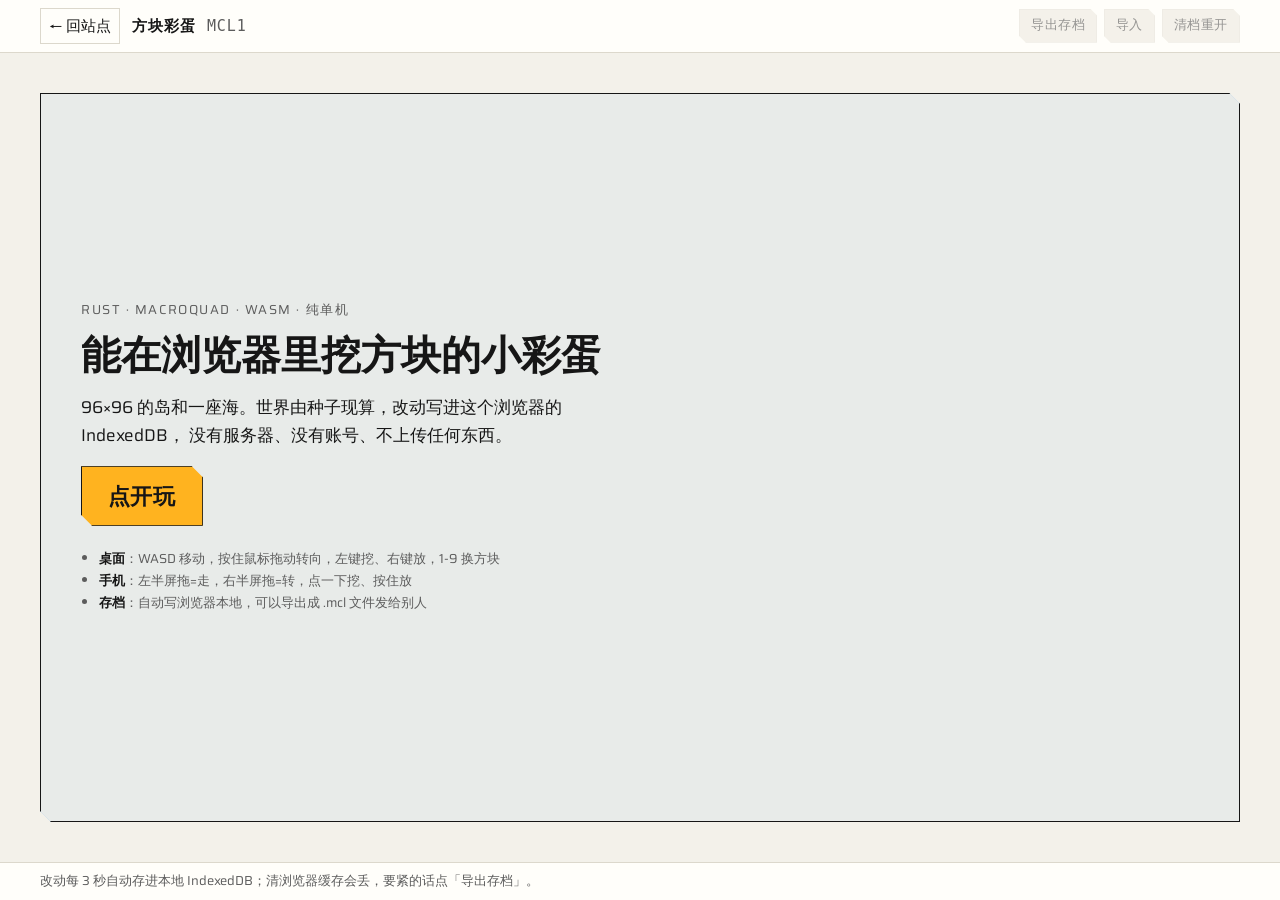
==== static/game/index.html @ cbe6e389 "彩蛋：门面上写真实失败原因（手机端唯一的线索）、按钮改「刷新重试」、判死延时到 12 秒且不被站点脚本误杀；补掉 macroquad 胶水 quad_net 缺 var 的 ReferenceErro" ====
<!doctype html>
<!-- 方块彩蛋的独立页。构建脚本把 wasm 和这份 HTML 一起拷进 static/game/，
     于是 /game/ 就是一个自足的小页面，样式直接借用站点的 endfield.css。 -->
<html lang="zh-CN" data-ef-variant="site">
  <head>
    <meta charset="utf-8" />
    <link rel="canonical" href="/game/" />
  <meta name="viewport" content="width=device-width, initial-scale=1, viewport-fit=cover" />
    <title>方块彩蛋 · SuYzz</title>
    <meta name="description" content="Rust 写的浏览器单机方块小游戏：96×96 的岛，存档在你自己的浏览器里。" />
    <meta name="robots" content="index,follow" />
    <link rel="preload" as="font" crossorigin href="/assets/Saira.ttf" />
    <script>try{var t=localStorage.getItem('theme');if(t==='light'||t==='dark')document.documentElement.dataset.theme=t;}catch(e){}</script>
    <script src="/assets/variant.js"></script>
    <link rel="stylesheet" href="/assets/endfield.css" />
    <link rel="stylesheet" href="/assets/site.css" />
    <link rel="stylesheet" href="./game.css" />
    <link rel="icon" type="image/svg+xml" href="/assets/favicon.svg" />
  </head>
  <body class="ef game-body">
    <header class="g-top">
      <a class="g-back" href="/">← 回站点</a>
      <div class="g-title">方块彩蛋 <b>MCL1</b></div>
      <div class="g-tools">
        <button id="btn-export" class="g-btn" type="button" disabled>导出存档</button>
        <button id="btn-import" class="g-btn" type="button" disabled>导入</button>
        <button id="btn-reset" class="g-btn" type="button" disabled>清档重开</button>
        <input id="file-import" type="file" accept=".mcl,.bin,.dat" hidden />
      </div>
    </header>

    <main class="g-stage">
      <div class="g-frame">
        <!-- miniquad 的胶水脚本在加载时就会找 #glcanvas，所以 canvas 必须写在它前面 -->
        <canvas id="glcanvas" oncontextmenu="event.preventDefault()" tabindex="-1"></canvas>

        <!-- HUD 全在 DOM 里：中文字体清晰、零额外字体体积，canvas 只画方块 -->
        <div class="g-hud" id="hud" hidden>
          <div class="g-hud-line">
            <span class="g-slot"><b id="hud-slot">1</b><span id="hud-block">草方块</span></span>
            <span class="g-kv"><i>模式</i><b id="hud-mode">走</b></span>
            <span class="g-kv"><i>时刻</i><b id="hud-clock">--:--</b></span>
            <span class="g-kv"><i>改动</i><b id="hud-changed">0</b></span>
            <span class="g-kv"><i>帧</i><b id="hud-fps">--</b></span>
            <span class="g-kv g-save"><i>存档</i><b id="hud-save">读取中</b></span>
          </div>
          <div class="g-hint" id="hint-desktop">
            WASD 移动 · 按住拖动转向 · 左键挖 · 右键放 · 1-9 换方块 · F 飞行 · Shift 加速 · 空格 跳
          </div>
          <div class="g-hint" id="hint-touch" hidden>
            左半屏拖=走 · 右半屏拖=转 · 点一下=挖 · 按住=放 · 双击=飞行
          </div>
        </div>

        <div class="g-cross" id="cross" hidden></div>

        <div class="g-gate" id="gate">
          <div class="g-gate-in">
            <p class="g-kicker">Rust · macroquad · wasm · 纯单机</p>
            <h1 class="g-h1">能在浏览器里挖方块的小彩蛋</h1>
            <p class="g-note">
              96×96 的岛和一座海。世界由种子现算，改动写进这个浏览器的 IndexedDB，
              没有服务器、没有账号、不上传任何东西。
            </p>
            <button id="btn-play" class="g-play" type="button">点开玩</button>
            <div class="g-load" id="load" hidden>
              <div class="g-bar"><i id="bar-fill"></i></div>
              <div class="g-loadline">
                <span id="load-bytes">0 / ? KB</span>
                <span id="load-state">正在下载 wasm</span>
              </div>
            </div>
            <p class="g-fallback" id="fallback" hidden>
              这一版在当前这个浏览器里没跑起来。下面那行原因请截图发我，我这边看不见你的手机。
              实现过程还是能看的：<a href="/p-2026-11-14-博客是怎么搭起来的.html">博客是怎么搭起来的</a>
            </p>
            <!-- 真跑不起来时把具体原因写在这里：手机上出问题只能靠这一行字截图回来问 -->
            <p class="g-why" id="fallback-why" hidden></p>
            <ul class="g-keys">
              <li><b>桌面</b>：WASD 移动，按住鼠标拖动转向，左键挖、右键放，1-9 换方块</li>
              <li><b>手机</b>：左半屏拖=走，右半屏拖=转，点一下挖、按住放</li>
              <li><b>存档</b>：自动写浏览器本地，可以导出成 .mcl 文件发给别人</li>
            </ul>
          </div>
        </div>
      </div>
    </main>

    <footer class="g-foot">
      <span id="foot-note">改动每 3 秒自动存进本地 IndexedDB；清浏览器缓存会丢，要紧的话点「导出存档」。</span>
    </footer>

    <noscript>
      <p class="g-noscript">这个彩蛋需要 JavaScript 和 WebAssembly。浏览器设置里关掉脚本就只剩这句话了。</p>
    </noscript>

    <script>
      // 这一页「出错了怎么办」的中枢。语法必须比全站其它 JS 都老（不用箭头函数、const、
      // 模板字符串、可选链）——它的活儿恰恰是在老内核上报告「哪里不对」。
      // 三条规矩：
      //   1) 站点自己的配色小脚本（variant.js 之类）出错，不该把彩蛋判死；
      //   2) 判死也得写清原因（挂在 #fallback-why 上）：用户手机上出问题我看不见，只能靠这行字；
      //   3) 用户还没点「点开玩」之前，别冒出「你这浏览器跑不了 wasm」这种吓人的话。
      window.__MCL_BOOTED = false;
      window.__MCL_ERR = '';
      window.__MCL_RES = '';

      function mclIsGameFile(file) {
        // 只有这几样的错才算彩蛋自己的错：胶水、加载器、以及 wasm 运行时（blob: 开头的报错）。
        // 站点脚本（variant.js）、字体、css 的错不算，它们挂了彩蛋照样能玩。
        return /mq_js_bundle|loader\.js|^blob:/i.test(String(file || ''));
      }

      function mclNote(where, text) {
        if (!window[where]) window[where] = text;
      }

      function mclFatal(reason) {
        var f = document.getElementById('fallback');
        var w = document.getElementById('fallback-why');
        var b = document.getElementById('btn-play');
        if (f) f.hidden = false;
        if (w) {
          w.hidden = false;
          w.textContent = '原因：' + reason + (window.__MCL_RES ? '｜另外 ' + window.__MCL_RES : '');
        }
        // 加载器压根没跑起来才需要换成「刷新重试」；跑起来了就别把按钮搞没。
        if (b && !window.__MCL_LOADER_RAN) {
          b.style.display = '';
          b.disabled = false;
          b.textContent = '刷新重试';
          b.onclick = function () { location.reload(); };
        }
      }

      // 出错先记账，不当场判死：wasm 编译本来就要好几秒，而且上游胶水自己就会冒一条
      // 无害的 ReferenceError（build-wasm.sh 已经在补它），当场判死会把好的运行误杀。
      window.addEventListener('error', function (e) {
        var file = (e && e.filename) || '';
        var msg = String((e && e.message) || e || '未知错误');
        mclNote('__MCL_ERR', msg + (file ? ' @' + file.split('/').pop() + ':' + ((e && e.lineno) || '?') : ''));
        if (!window.__MCL_BOOTED && mclIsGameFile(file)) window.__MCL_PENDING = window.__MCL_ERR;
      });

      // 资源类错误（字体、css、wasm 文件没拿到）只在捕获阶段看得见：记下来当线索，不判死。
      window.addEventListener('error', function (e) {
        var t = e && e.target;
        if (t && t !== window) {
          mclNote('__MCL_RES', (t.tagName || '元素') + ' ' + (t.src || t.href || '') + ' 没加载上');
        }
      }, true);

      window.addEventListener('unhandledrejection', function (e) {
        var r = e && e.reason;
        mclNote('__MCL_ERR', 'Promise 里没接住的错：' + String((r && r.message) || r));
      });

      function mclCheck(deadline) {
        if (window.__MCL_BOOTED) return;
        // 模块脚本压根没执行过 = 内核不认 <script type="module"> 或脚本被拦，这才该判死。
        // 执行过但人还没点「点开玩」：什么都没发生，别吓他。
        if (!window.__MCL_LOADER_RAN) {
          mclFatal(window.__MCL_ERR ||
            'loader.js 这个模块脚本没执行：内核太旧（不支持 type="module"）或者脚本被拦了');
          return;
        }
        // 跑起来了、12 秒还没就绪、期间又报过彩蛋自己的错：这时才判死。
        // wasm 编译在旧手机上可能要十几秒，所以这条线拉得比 2.5 秒宽得多。
        if (deadline >= 12000 && window.__MCL_PENDING) mclFatal(window.__MCL_PENDING);
      }

      setTimeout(function () { mclCheck(2500); }, 2500);
      setTimeout(function () { mclCheck(12000); }, 12000);
    </script>
    <!-- macroquad 的 WebGL 胶水 + 插件注册入口。构建脚本从当期 macroquad 版本里拷过来，
         和 wasm 必须同一版本，否则胶水会报 "Version mismatch"。 -->
    <script src="./mq_js_bundle.js"></script>
    <script type="module" src="./loader.js"></script>
  </body>
</html>
---- assets/endfield.css ----
/* ==========================================================================
   endfield.css: an "Endfield-flavoured" interface kit
   --------------------------------------------------------------------------
   Framework-free. Every class starts with ef- so it can sit beside anything.
   Light by default; dark with <html data-theme="dark">, or follows the system
   when <html> has no data-theme at all.

   Read ../SKILL.md first. In short:
     - paper, ink and one yellow; yellow means "here" or "you can act on this"
     - cut corners on whatever can be pressed; hairlines, not boxes
     - real fields (numbers, dates, counts) in the wide face, tabular figures
     - motion is short, hard and mechanical, and switches off under
       prefers-reduced-motion

   Fonts are not loaded here. Self-host them (see references/tokens.md):
     a wide geometric sans for Latin and figures (Saira, variable width and
     weight) and a heavy-capable Chinese sans (Noto Sans SC / 思源黑体).
   ========================================================================== */

/* ---------- 1. tokens ---------- */

:root {
  --ef-paper: #f4f4f2; /* the page */
  --ef-panel: #ffffff; /* sheets, plates, inputs */
  --ef-ink: #161616; /* text and every line that matters */
  --ef-ink-2: #5c5c5c; /* secondary text, field labels */
  --ef-rule: #d9d9d6; /* 1px hairlines */
  --ef-chip: #e4e4e0; /* quiet fills: chips, idle buttons */
  --ef-signal: #fffa00; /* THE yellow: "here" / "act on this" / "look at this" */
  --ef-on-signal: #161616; /* text on yellow, in both themes */
  --ef-trace: var(--ef-ink); /* a line that means "here": ink by day, yellow by night */
  --ef-tag-bg: var(--ef-ink); /* number tags */
  --ef-tag-fg: var(--ef-panel);
  --ef-danger: #b3261e; /* deleting things. Nothing else. */
  --ef-tri-a: #ff00f0; /* the three-colour strip: magenta, yellow, mint */
  --ef-tri-b: var(--ef-signal);
  --ef-tri-c: #00ffa2;
  --ef-mark: color-mix(in srgb, var(--ef-signal) 55%, transparent); /* highlighter */
  --ef-contour: color-mix(in srgb, var(--ef-ink) 9%, transparent);
  --ef-hatch: repeating-linear-gradient(-45deg, transparent 0 5px, color-mix(in srgb, var(--ef-ink) 22%, transparent) 5px 6.5px);

  /* type. Endfield pairs a wide, geometric Latin face (labels, figures, often
     upper case) with a plain Chinese sans in several weights. Saira stands in
     for the Latin side: its width axis goes up to 125%. */
  --ef-font-ui: 'Saira Variable', 'Saira', 'Noto Sans SC Variable', 'Noto Sans SC', sans-serif;
  /* what people read: the same Chinese sans, lighter and with more leading */
  --ef-font-text: 'Noto Sans SC Variable', 'Noto Sans SC', sans-serif;
  /* code only */
  --ef-font-mono: ui-monospace, 'SFMono-Regular', 'Cascadia Code', Consolas, monospace;
  /* how wide the Latin face is set: fields a little wide, labels and the
     wordmark fully wide, like the official site's wide capitals */
  --ef-wide: 112%;
  --ef-wider: 125%;

  --ef-t-h1: 2.5rem;
  --ef-t-title: 1.875rem;
  --ef-t-h2: 1.375rem;
  --ef-t-body: 1.0625rem;
  --ef-t-ui: 0.9375rem;
  --ef-t-field: 0.8125rem;

  --ef-measure: 40rem; /* a reading line, about 38 Chinese characters */
  --ef-pad: clamp(1rem, 4vw, 2.5rem);
  --ef-cut-k: 1; /* every corner cut scales with this (variant: tight 0.6, wide 1.6) */
  --ef-cut: calc(7px * var(--ef-cut-k)); /* the corner cut off small entrances */

  --ef-ease: cubic-bezier(0.2, 0.7, 0.1, 1);
  --ef-snap: cubic-bezier(0.16, 1, 0.3, 1); /* arrives fast, settles */
  --ef-mech: cubic-bezier(0.7, 0, 0.2, 1); /* starts slow, closes hard, like a shutter */

  color-scheme: light;
}

:root[data-theme='dark'] {
  --ef-paper: #191919;
  --ef-panel: #222222;
  --ef-ink: #ededed;
  --ef-ink-2: #a3a3a3;
  --ef-rule: #353535;
  --ef-chip: #2e2e2e;
  --ef-trace: var(--ef-signal);
  --ef-tag-bg: #3a3a3a;
  --ef-tag-fg: var(--ef-ink);
  --ef-danger: #ff8a7a;
  --ef-mark: color-mix(in srgb, var(--ef-signal) 22%, transparent);
  color-scheme: dark;
}

@media (prefers-color-scheme: dark) {
  :root:not([data-theme]) {
    --ef-paper: #191919;
    --ef-panel: #222222;
    --ef-ink: #ededed;
    --ef-ink-2: #a3a3a3;
    --ef-rule: #353535;
    --ef-chip: #2e2e2e;
    --ef-trace: var(--ef-signal);
    --ef-tag-bg: #3a3a3a;
    --ef-tag-fg: var(--ef-ink);
    --ef-danger: #ff8a7a;
    --ef-mark: color-mix(in srgb, var(--ef-signal) 22%, transparent);
    color-scheme: dark;
  }
}

/* ---------- 2. base ---------- */

.ef,
.ef *,
.ef *::before,
.ef *::after {
  box-sizing: border-box;
}

.ef {
  margin: 0;
  min-height: 100dvh;
  background: var(--ef-paper);
  color: var(--ef-ink);
  font-family: var(--ef-font-ui);
  font-size: var(--ef-t-ui);
  line-height: 1.6;
  -webkit-font-smoothing: antialiased;
  overflow-x: clip;
}

.ef a {
  color: inherit;
  text-decoration: none;
}

.ef :is(a, button, summary, label[for]) {
  cursor: pointer;
}

.ef ::selection {
  background: var(--ef-signal);
  color: var(--ef-on-signal);
}

.ef :focus-visible {
  outline: 2px solid currentColor;
  outline-offset: 2px;
}

.ef :is(h1, h2, h3, h4) {
  line-height: 1.35;
  text-wrap: balance;
}

/* Reading text: plain sans, regular weight, generous leading. */
.ef-read {
  font-family: var(--ef-font-text);
  font-weight: 400;
}

/* Two faint patches of open, flowing contour lines: upper right, lower left.
   Put .ef-contours on <body> and keep the two SVGs next to this file. */
.ef-contours::before {
  content: '';
  position: fixed;
  inset: 0;
  z-index: -1;
  pointer-events: none;
  background: var(--ef-contour);
  -webkit-mask:
    url('./contours/contour-a.svg') right -9rem top -7rem / 52rem auto no-repeat,
    url('./contours/contour-b.svg') left -6rem bottom -14rem / 40rem auto no-repeat;
  mask:
    url('./contours/contour-a.svg') right -9rem top -7rem / 52rem auto no-repeat,
    url('./contours/contour-b.svg') left -6rem bottom -14rem / 40rem auto no-repeat;
}

@media (max-width: 719px) {
  .ef-contours::before {
    -webkit-mask: url('./contours/contour-a.svg') right -12rem top -4rem / 34rem auto no-repeat;
    mask: url('./contours/contour-a.svg') right -12rem top -4rem / 34rem auto no-repeat;
  }
}

/* ---------- 3. marks that carry meaning ---------- */

/* The three-colour strip: the top edge of a page, or under an article title. Nowhere else. */
.ef-tri {
  display: grid;
  grid-template-columns: repeat(3, 1fr);
  height: 3px;
}
.ef-tri > i:nth-child(1) {
  background: var(--ef-tri-a);
}
.ef-tri > i:nth-child(2) {
  background: var(--ef-tri-b);
}
.ef-tri > i:nth-child(3) {
  background: var(--ef-tri-c);
}

/* A field of a record: number, date, count, path. Wide, geometric, tabular. */
.ef-field {
  font-family: var(--ef-font-ui);
  font-size: var(--ef-t-field);
  font-stretch: var(--ef-wide);
  line-height: 1.5;
  letter-spacing: 0.02em;
  color: var(--ef-ink-2);
  font-variant-numeric: tabular-nums;
}

/* A small, wide, upper-case label above or beside a heading: "// OVERVIEW".
   Add .slash for the double-slash prefix the game puts on titles. */
.ef-eyebrow {
  font-family: var(--ef-font-ui);
  font-size: 0.7rem;
  font-stretch: var(--ef-wider);
  font-weight: 600;
  letter-spacing: 0.14em;
  line-height: 1.4;
  text-transform: uppercase;
  color: var(--ef-ink-2);
}
.ef-eyebrow.slash::before {
  content: '// ';
  letter-spacing: 0;
}

/* English small and wide above, Chinese heavy below: LORE / 世界观资料. */
.ef-pair {
  display: inline-flex;
  flex-direction: column;
  gap: 0.15rem;
  line-height: 1.15;
}
.ef-pair > :last-child {
  font-weight: 800;
}

/* Fields in a row, divided by hairlines; a wrapped line starts clean. */
.ef-facts {
  display: flex;
  flex-wrap: wrap;
  gap: 0.35rem 0;
  margin: 0;
  padding: 0;
  list-style: none;
  clip-path: inset(-6px -100vw -6px 0);
}
.ef-facts > * {
  margin: 0 calc(0.75rem + 1px) 0 calc(-0.75rem - 1px);
  padding: 0 0.75rem;
  border-left: 1px solid var(--ef-rule);
}

/* Small entrances with one corner cut: number tag, key/value block, chip.
   The cut is painted in the background so the focus ring stays whole. */
.ef-tag,
.ef-kv,
.ef-chip {
  --fill: var(--ef-chip);
  display: inline-flex;
  align-items: center;
  font-family: var(--ef-font-ui);
  font-size: var(--ef-t-field);
  font-stretch: var(--ef-wide);
  font-weight: 500;
  line-height: 1.5;
  white-space: nowrap;
  font-variant-numeric: tabular-nums;
  color: var(--ef-ink);
  background: linear-gradient(-45deg, transparent calc(var(--ef-cut) - 0.5px), var(--fill) var(--ef-cut));
  border: 0;
}

.ef-tag {
  --fill: var(--ef-tag-bg);
  /* the right padding grows with the cut, so the text keeps clear of it */
  padding: 0.1rem calc(0.45rem + var(--ef-cut)) 0.1rem 0.5rem;
  color: var(--ef-tag-fg);
}

.ef-chip {
  gap: 0.35em;
  padding: 0.15rem calc(0.5rem + var(--ef-cut)) 0.15rem 0.55rem;
}

.ef-chip .n {
  color: var(--ef-ink-2);
}

.ef-kv > * {
  padding: 0.1rem 0.5rem;
}
.ef-kv > :first-child {
  color: var(--ef-ink-2);
  border-right: 1px solid color-mix(in srgb, var(--ef-ink) 16%, transparent);
}
.ef-kv > :last-child {
  padding-right: 0.8rem;
}

/* "Here", or "this one is on": the yellow fill. */
.ef-tag.is-current,
a.ef-tag:hover,
a.ef-kv:hover,
a.ef-chip:hover,
button.ef-chip:hover,
.ef-chip[aria-pressed='true'],
.ef-chip.is-active {
  --fill: var(--ef-signal);
  color: var(--ef-on-signal);
}
a.ef-kv:hover > :first-child,
.ef-chip.is-active .n,
.ef-chip[aria-pressed='true'] .n {
  color: var(--ef-on-signal);
}

/* A highlighter stroke under one line that says what this is. */
.ef-marker {
  padding: 0.1em 0.45em;
  background: linear-gradient(var(--ef-signal), var(--ef-signal)) left / 100% 100% no-repeat;
  color: var(--ef-on-signal);
  font-weight: 800;
  -webkit-box-decoration-break: clone;
  box-decoration-break: clone;
}

/* A state: live is solid ink, waiting is dashed, needs-a-look is a yellow block. */
.ef-state {
  display: inline-block;
  padding: 0 0.5em;
  border: 1px solid currentColor;
  font-family: var(--ef-font-ui);
  font-stretch: var(--ef-wide);
  font-size: 0.7rem;
  line-height: 1.6;
  white-space: nowrap;
  vertical-align: 0.15em;
}
.ef-state.is-draft {
  color: var(--ef-ink-2);
  border-style: dashed;
}
.ef-state.is-hidden {
  border-style: dashed;
}
.ef-state.is-alert {
  border-color: var(--ef-signal);
  background: var(--ef-signal);
  color: var(--ef-on-signal);
  font-weight: 700;
}

/* Something needs reading: a yellow flag before the words. Red is not used. */
.ef-notice {
  display: flex;
  align-items: baseline;
  gap: 0.6rem;
  margin: 0;
  padding: 0.6rem 0.8rem;
  border: 1px solid var(--ef-ink);
  background: var(--ef-panel);
}
.ef-notice::before {
  content: attr(data-flag);
  flex: none;
  padding: 0 0.4em;
  background: var(--ef-signal);
  color: var(--ef-on-signal);
  font-size: 0.75rem;
  font-weight: 700;
  line-height: 1.6;
}
.ef-notice:not([data-flag])::before {
  content: '注意';
}
.ef-notice:is([hidden], :empty) {
  display: none;
}

/* ---------- 4. buttons ---------- */

/* A block with one corner cut. Pointing at it drives yellow across from the
   left behind a bright edge. The cut is a mask, so the focus ring sits inside. */
.ef-btn {
  --fill: var(--ef-chip);
  --wipe: var(--ef-signal);
  position: relative;
  isolation: isolate;
  display: inline-flex;
  align-items: center;
  gap: 0.6em;
  padding: 0.55rem 1.5rem 0.55rem 1rem;
  border: 0;
  background: var(--fill);
  -webkit-mask: linear-gradient(-45deg, transparent calc(0.5rem * var(--ef-cut-k)), #000 calc(0.5rem * var(--ef-cut-k) + 0.5px));
  mask: linear-gradient(-45deg, transparent calc(0.5rem * var(--ef-cut-k)), #000 calc(0.5rem * var(--ef-cut-k) + 0.5px));
  color: var(--ef-ink);
  font-family: var(--ef-font-ui);
  font-size: 0.9rem;
  font-weight: 700;
  line-height: 1.4;
  white-space: nowrap;
  cursor: pointer;
  transition:
    color 0.12s 0.06s,
    transform 0.1s;
}
.ef-btn:focus-visible {
  outline-offset: -4px;
}
.ef-btn.go {
  --fill: var(--ef-ink);
  color: var(--ef-panel);
}
.ef-btn.small {
  padding: 0.3rem 1.1rem 0.3rem 0.75rem;
  font-size: 0.8rem;
}
.ef-btn.danger {
  --wipe: var(--ef-danger);
  color: var(--ef-danger);
}
.ef-btn .sub {
  font-weight: 400;
  opacity: 0.75;
}

.ef-btn::before,
.ef-btn::after {
  content: '';
  position: absolute;
  inset: 0;
  z-index: -1;
  transform: translateX(-101%);
  transition: transform 0.28s var(--ef-mech);
}
.ef-btn::before {
  background: var(--wipe);
}
.ef-btn::after {
  z-index: 0;
  background: linear-gradient(var(--ef-on-signal), var(--ef-on-signal)) left / 3px 100% no-repeat;
  opacity: 0;
}
.ef-btn:is(:hover, :focus-visible):not(:disabled),
:is(a, .ef-host):is(:hover, :focus-visible) span.ef-btn {
  color: var(--ef-on-signal);
}
.ef-btn.danger:is(:hover, :focus-visible):not(:disabled) {
  color: var(--ef-panel);
}
.ef-btn:is(:hover, :focus-visible):not(:disabled)::before,
:is(a, .ef-host):is(:hover, :focus-visible) span.ef-btn::before {
  transform: none;
}
.ef-btn:hover:not(:disabled)::after,
:is(a, .ef-host):hover span.ef-btn::after {
  animation: ef-edge 0.3s var(--ef-mech);
}
/* (a <span class="ef-btn"> inside a bigger link wipes when the link is pointed at) */
.ef-btn:active:not(:disabled) {
  transform: translateY(1px) scale(0.985);
}
/* Off: it cannot be pressed now. */
.ef-btn:disabled {
  opacity: 0.5;
  cursor: not-allowed;
}
/* Busy: pressed and still working (saving, sending). Hatched, and it waits. */
.ef-btn[aria-busy='true'] {
  background: var(--ef-hatch), var(--fill);
  cursor: progress;
  pointer-events: none;
}
/* Touch screens have no pointing, so "act on this" shows at rest: the main
   action is yellow, and pressing does the wipe that hovering does elsewhere. */
@media (hover: none) {
  .ef-btn.go {
    --fill: var(--ef-signal);
    --wipe: color-mix(in srgb, var(--ef-signal), #000 12%);
    color: var(--ef-on-signal);
  }
  .ef-btn:active:not(:disabled) {
    color: var(--ef-on-signal);
  }
  .ef-btn.danger:active:not(:disabled) {
    color: var(--ef-panel);
  }
  .ef-btn:active:not(:disabled)::before {
    transform: none;
    transition-duration: 0.1s;
  }
  /* 16px keeps iOS from zooming into a focused field */
  .ef-form :is(input, select, textarea) {
    font-size: 1rem;
  }
}

@keyframes ef-edge {
  0% {
    transform: none;
    opacity: 1;
  }
  90% {
    opacity: 1;
  }
  100% {
    transform: translateX(100%);
    opacity: 0;
  }
}

.ef-actions {
  display: flex;
  flex-wrap: wrap;
  gap: 0.6rem;
  margin: 0;
}

/* ---------- 5. lists ---------- */

/* Records: one row each, columns are real fields (tag, date, name, count).
   Pointing at a row drops a bar down its left edge and steps it in. */
.ef-records {
  margin: 0;
  padding: 0;
  list-style: none;
  border-top: 1px solid var(--ef-rule);
}
.ef-records > li {
  border-bottom: 1px solid var(--ef-rule);
}
.ef-records a.ef-record,
.ef-records .ef-record {
  position: relative;
  display: grid;
  grid-template-columns: auto auto minmax(0, 1fr) auto;
  gap: 0 1rem;
  align-items: baseline;
  padding: 0.7rem 0.6rem;
  transition: background-color 0.15s;
}
.ef-record::before {
  content: '';
  position: absolute;
  inset: 0 auto 0 0;
  width: 4px;
  background: var(--ef-trace);
  transform: scaleY(0);
  transform-origin: top;
  transition: transform 0.2s var(--ef-snap);
}
.ef-record > * {
  transition: transform 0.25s var(--ef-snap);
}
a.ef-record:is(:hover, :focus-visible) {
  background: var(--ef-paper);
}
a.ef-record:is(:hover, :focus-visible)::before {
  transform: none;
}
a.ef-record:is(:hover, :focus-visible) > * {
  transform: translateX(6px);
}
.ef-record .name {
  font-size: var(--ef-t-body);
  line-height: 1.5;
}
@media (max-width: 719px) {
  .ef-records .ef-record {
    grid-template-columns: auto minmax(0, 1fr) auto;
    row-gap: 0.25rem;
  }
  .ef-record .name {
    grid-column: 1 / -1;
    grid-row: 2;
  }
  .ef-record .ef-tag {
    justify-self: start;
  }
  /* the count stays on the first line, at the right */
  .ef-record > .ef-field:last-child {
    grid-column: -2;
    grid-row: 1;
    justify-self: end;
  }
}

/* A column of label / figure pairs, for a margin or a panel. */
.ef-ledger {
  margin: 0;
  padding: 0;
  list-style: none;
  border-top: 1px solid var(--ef-rule);
}
.ef-ledger > li {
  display: flex;
  align-items: baseline;
  justify-content: space-between;
  gap: 1rem;
  padding: 0.55rem 0;
  border-bottom: 1px solid var(--ef-rule);
}
.ef-ledger .warn {
  padding: 0 0.4em;
  background: var(--ef-signal);
  color: var(--ef-on-signal);
  font-weight: 700;
}

/* ---------- 6. the reading page: a white sheet and a margin ---------- */

.ef-spread {
  display: grid;
  grid-template-columns: minmax(0, calc(var(--ef-measure) + var(--ef-pad) * 2)) minmax(0, 1fr);
  min-height: 100%;
}
.ef-sheet {
  min-width: 0;
  padding: clamp(2rem, 5vw, 3.5rem) var(--ef-pad) 4rem;
  background: var(--ef-panel);
  border-right: 1px solid var(--ef-rule);
}
.ef-margin {
  min-width: 0;
  padding: clamp(2rem, 5vw, 3.5rem) var(--ef-pad) 3rem;
}
@media (max-width: 959px) {
  .ef-spread {
    grid-template-columns: minmax(0, 1fr);
  }
  .ef-sheet {
    border-right: 0;
    border-bottom: 1px solid var(--ef-rule);
  }
}

/* A page's name with its count, ruled off in ink. */
.ef-sheet-head {
  display: flex;
  flex-wrap: wrap;
  align-items: baseline;
  justify-content: space-between;
  gap: 0.25rem 1rem;
  padding-bottom: 1.5rem;
  border-bottom: 1px solid var(--ef-ink);
}
.ef-sheet-head h1 {
  margin: 0;
  font-size: var(--ef-t-h1);
  font-weight: 700;
  line-height: 1.25;
}
.ef-sheet-head p {
  margin: 0;
}

.ef-crumb {
  display: flex;
  flex-wrap: wrap;
  gap: 0 0.6em;
  margin: 0 0 0.75rem;
}
.ef-crumb a {
  border-bottom: 1px solid var(--ef-rule);
}
.ef-crumb > * + *::before {
  content: '/';
  margin-right: 0.6em;
  color: var(--ef-rule);
}

.ef-lede {
  max-width: var(--ef-measure);
  margin: 1.25rem 0 0;
  font-size: var(--ef-t-body);
  line-height: 1.75;
  color: var(--ef-ink-2);
}

.ef-group-head {
  display: flex;
  align-items: baseline;
  justify-content: space-between;
  gap: 1rem;
  margin: 2.5rem 0 0;
  padding-bottom: 0.5rem;
  border-bottom: 1px solid var(--ef-ink);
  font-size: var(--ef-t-h2);
  font-weight: 700;
}
.ef-group-head + .ef-records,
.ef-sheet-head + .ef-records {
  border-top: 0;
}

.ef-empty {
  max-width: 30rem;
  margin: 1.5rem 0 0;
  line-height: 1.75;
  color: var(--ef-ink-2);
}

/* Reading prose: plain Chinese sans, regular weight, generous leading; a link is ink over a yellow block
   (a yellow line on dark, where the block would swallow light text). */
.ef-prose {
  max-width: var(--ef-measure);
  font-family: var(--ef-font-text);
  font-size: var(--ef-t-body);
  line-height: 1.85;
}
.ef-prose :is(h2, h3) {
  font-family: var(--ef-font-ui);
}
.ef-prose a {
  text-decoration: underline;
  text-decoration-color: var(--ef-signal);
  text-decoration-thickness: 0.4em;
  text-underline-offset: -0.18em;
  text-decoration-skip-ink: none;
}
:root[data-theme='dark'] .ef-prose a {
  text-decoration-thickness: 1.5px;
  text-underline-offset: 0.25em;
}
@media (prefers-color-scheme: dark) {
  :root:not([data-theme]) .ef-prose a {
    text-decoration-thickness: 1.5px;
    text-underline-offset: 0.25em;
  }
}
.ef-prose strong {
  font-weight: 700;
}
.ef-prose h2 {
  font-size: var(--ef-t-h2);
  font-weight: 700;
  margin: 2.4em 0 0.8em;
  padding-top: 0.9em;
  border-top: 1px solid var(--ef-rule);
}
.ef-prose blockquote {
  margin: 1.2em 0;
  padding-left: 1.2em;
  border-left: 3px solid var(--ef-ink);
  color: var(--ef-ink-2);
}
.ef-prose code {
  font-family: var(--ef-font-mono);
  font-size: 0.86em;
  padding: 0.1em 0.35em;
  border: 1px solid var(--ef-rule);
  background: var(--ef-paper);
}

/* ---------- 7. the showcase voice ---------- */

/* The name, as heavy and wide as the column takes: solid, then hollow. */
.ef-wordmark {
  display: flex;
  flex-direction: column;
  margin: 0;
  font-family: var(--ef-font-ui);
  font-stretch: var(--ef-wider);
  font-weight: 800;
  line-height: 0.84;
  letter-spacing: -0.02em;
  text-transform: uppercase;
}
.ef-wordmark > * {
  line-height: 0.84;
}
.ef-wordmark .solid {
  font-size: var(--ef-wordmark, clamp(3rem, 10vw, 11rem));
}
.ef-wordmark .hollow {
  margin-top: 0.12em;
  font-size: calc(var(--ef-wordmark, clamp(3rem, 10vw, 11rem)) * 0.48);
  color: transparent;
  -webkit-text-stroke: 2px var(--ef-ink);
}

/* A big hollow number that ink pours into, left to right, when pointed at. */
.ef-hollow-no {
  font-family: var(--ef-font-ui);
  font-stretch: var(--ef-wide);
  font-size: clamp(5rem, 14vw, 14rem);
  font-weight: 800;
  line-height: 0.8;
  letter-spacing: -0.03em;
  color: transparent;
  -webkit-text-stroke: 2px var(--ef-ink);
  background: linear-gradient(var(--ef-ink), var(--ef-ink)) left / 0% 100% no-repeat;
  -webkit-background-clip: text;
  background-clip: text;
  transition: background-size 0.45s var(--ef-mech);
}
:is(a, .ef-host):is(:hover, :focus-visible) .ef-hollow-no {
  background-size: 100% 100%;
}

/* A title with a hatched band running off beside it. */
.ef-bar-title {
  display: flex;
  align-items: center;
  gap: 1.25rem;
  margin: 0 0 1.25rem;
  font-size: 1.15rem;
  font-weight: 800;
}
.ef-bar-title::after {
  content: '';
  flex: 1;
  height: 0.8rem;
  background: var(--ef-hatch);
  border-left: 0.8rem solid var(--ef-ink);
}

/* A picture in a frame with two corners cut, a hatched shadow set off behind
   it, and an ink plate carrying one line. */
.ef-frame {
  position: relative;
  margin: 0 1rem 1rem 0;
  min-height: 16rem;
}
.ef-frame::before {
  content: '';
  position: absolute;
  inset: 1.5rem -1rem -1rem 1.5rem;
  background: var(--ef-hatch);
}
.ef-frame .window {
  position: absolute;
  inset: 0;
  --frame-cut: calc(3.25rem * var(--ef-cut-k));
  clip-path: polygon(var(--frame-cut) 0, 100% 0, 100% calc(100% - var(--frame-cut)), calc(100% - var(--frame-cut)) 100%, 0 100%, 0 var(--frame-cut));
  background: var(--ef-panel);
  overflow: hidden;
}
.ef-frame .window > img {
  display: block;
  width: 100%;
  height: 100%;
  object-fit: contain;
  object-position: 50% 100%;
}
.ef-plate {
  position: absolute;
  left: -1.25rem;
  bottom: 1.75rem;
  max-width: 78%;
  margin: 0;
  padding: 0.55rem 1.4rem 0.6rem 0.9rem;
  background: linear-gradient(-45deg, transparent calc(0.6rem * var(--ef-cut-k)), var(--ef-ink) calc(0.6rem * var(--ef-cut-k) + 0.5px));
  color: var(--ef-panel);
  font-weight: 600;
  line-height: 1.45;
}

/* A band of recent items passing by; pointing at it stops it. */
.ef-ticker {
  background: var(--ef-ink);
  color: var(--ef-panel);
  overflow: hidden;
}
.ef-ticker .track {
  display: flex;
  width: max-content;
}
.ef-ticker ul {
  display: flex;
  flex: none;
  margin: 0;
  padding: 0;
  list-style: none;
}
.ef-ticker a {
  display: flex;
  align-items: center;
  gap: 0.75rem;
  padding: 0.6rem 1.5rem;
  font-size: 0.875rem;
  white-space: nowrap;
}
.ef-ticker b {
  padding: 0 0.45em;
  background: var(--ef-signal);
  color: var(--ef-on-signal);
}
.ef-ticker a:hover {
  background: var(--ef-signal);
  color: var(--ef-on-signal);
}

/* ---------- 8. the console voice ---------- */

/* The command bar: dark in both themes, so the yellow block of "where you are"
   reads the same everywhere. */
.ef-cmdbar {
  display: flex;
  flex-wrap: wrap;
  align-items: stretch;
  gap: 0 1.5rem;
  padding-inline: var(--ef-pad);
  background: #161616;
  color: #ededed;
}
.ef-cmdbar .brand {
  display: flex;
  align-items: center;
  gap: 0.7rem;
  padding-block: 0.6rem;
  font-stretch: var(--ef-wider);
  font-weight: 800;
  letter-spacing: 0.08em;
  text-transform: uppercase;
}
.ef-cmdbar .seal {
  display: grid;
  place-items: center;
  width: 2.25rem;
  height: 2.25rem;
  background: linear-gradient(-45deg, transparent calc(0.45rem * var(--ef-cut-k)), var(--ef-signal) calc(0.45rem * var(--ef-cut-k) + 0.5px));
  color: var(--ef-on-signal);
  font-size: 1.3rem;
  letter-spacing: 0;
}
.ef-cmdbar nav {
  display: flex;
  flex-wrap: wrap;
  margin-right: auto;
}
.ef-cmdbar nav a {
  position: relative;
  display: flex;
  flex-direction: column;
  justify-content: center;
  min-height: 3.4rem;
  padding: 0.3rem 1.15rem 0.3rem 0.8rem;
  color: #b8b8b8;
  font-weight: 600;
  line-height: 1.3;
}
.ef-cmdbar nav a small {
  font-size: 0.6rem;
  font-stretch: var(--ef-wider);
  font-weight: 500;
  letter-spacing: 0.1em;
  text-transform: uppercase;
  opacity: 0.75;
}
.ef-cmdbar nav a::after {
  content: '';
  position: absolute;
  inset: auto 0 0 0;
  height: 3px;
  background: var(--ef-signal);
  transform: scaleX(0);
  transform-origin: left;
  transition: transform 0.22s var(--ef-mech);
}
.ef-cmdbar nav a:hover {
  color: #fff;
  background: #232323;
}
.ef-cmdbar nav a:not([aria-current]):hover::after {
  transform: none;
}
.ef-cmdbar nav a[aria-current] {
  color: var(--ef-on-signal);
  background: linear-gradient(-45deg, transparent calc(var(--ef-cut) + 2px), var(--ef-signal) calc(var(--ef-cut) + 2.5px));
}
.ef-cmdbar .count {
  position: absolute;
  top: 0.35rem;
  right: 0.3rem;
  min-width: 1.4em;
  padding: 0 0.3em;
  background: var(--ef-signal);
  color: var(--ef-on-signal);
  outline: 2px solid #161616;
  font-size: 0.66rem;
  font-weight: 700;
  text-align: center;
}
.ef-cmdbar .util {
  display: flex;
  align-items: center;
  gap: 1.1rem;
  font-size: 0.78rem;
  color: #b8b8b8;
}

/* A console page's name: heavy, with a hatched band beside it. */
.ef-head {
  display: grid;
  grid-template-columns: auto minmax(2rem, 1fr);
  align-items: center;
  gap: 0.4rem 1.25rem;
  margin-bottom: 1.5rem;
}
.ef-head::after {
  content: '';
  grid-column: 2;
  grid-row: 1;
  height: 0.9rem;
  background: var(--ef-hatch);
  border-left: 0.9rem solid var(--ef-ink);
}
.ef-head h1 {
  display: flex;
  align-items: baseline;
  gap: 0.75rem;
  margin: 0;
  font-size: clamp(1.9rem, 4vw, 2.6rem);
  font-weight: 800;
  line-height: 1.15;
}
.ef-head h1 small {
  font-size: 0.7rem;
  font-stretch: var(--ef-wider);
  font-weight: 600;
  letter-spacing: 0.14em;
  text-transform: uppercase;
  color: var(--ef-ink-2);
}
.ef-head p {
  grid-column: 1 / -1;
  margin: 0;
  color: var(--ef-ink-2);
}

/* A panel: a plate on the paper with a heavy ink tab on its top edge, which
   runs out along the whole edge when the panel is pointed at.
   Add one of .cut-tl / .cut-tr / .cut-bl / .cut-br to cut away the corner that
   faces a central dial, so panels follow its curve instead of forming a grid. */
.ef-panel {
  --cutaway: calc(1.6rem * var(--ef-cut-k));
  position: relative;
  min-width: 0;
  padding: 1rem 1.15rem 1.15rem;
  background: var(--ef-panel);
  border: 1px solid var(--ef-rule);
}
.ef-panel::before {
  content: '';
  position: absolute;
  top: -1px;
  left: -1px;
  right: -1px;
  height: 5px;
  background: var(--ef-ink);
  transform: scaleX(0.14);
  transform-origin: left;
  transition: transform 0.4s var(--ef-mech);
  pointer-events: none;
}
.ef-panel.tab-right::before {
  transform-origin: right;
}
.ef-panel:is(:hover, :focus-within)::before {
  transform: none;
}
.ef-panel:is(.cut-tl, .cut-tr, .cut-bl, .cut-br) {
  border: 0;
}
.ef-panel.cut-br {
  background: linear-gradient(-45deg, transparent var(--cutaway), var(--ef-panel) calc(var(--cutaway) + 0.5px));
}
.ef-panel.cut-bl {
  background: linear-gradient(45deg, transparent var(--cutaway), var(--ef-panel) calc(var(--cutaway) + 0.5px));
}
.ef-panel.cut-tr {
  background: linear-gradient(-135deg, transparent var(--cutaway), var(--ef-panel) calc(var(--cutaway) + 0.5px));
}
.ef-panel.cut-tl {
  background: linear-gradient(135deg, transparent var(--cutaway), var(--ef-panel) calc(var(--cutaway) + 0.5px));
}
.ef-panel > h2 {
  display: flex;
  align-items: baseline;
  gap: 0.75rem;
  margin: 0 0 0.6rem;
  font-size: 1rem;
  font-weight: 800;
}
.ef-panel > h2 > :is(a, small) {
  margin-left: auto;
  color: var(--ef-ink-2);
  font-size: 0.75rem;
  font-weight: 400;
}

/* A lead from a panel to whatever it describes: a hairline ending in a square.
   Put .lead-right (or .lead-left) on a panel; set --lead to its length. */
.ef-panel:is(.lead-right, .lead-left)::after {
  content: '';
  position: absolute;
  top: 50%;
  width: var(--lead, 3rem);
  height: 7px;
  margin-top: -3.5px;
  pointer-events: none;
}
.ef-panel.lead-right::after {
  left: 100%;
  background:
    linear-gradient(var(--ef-ink), var(--ef-ink)) center / 100% 1px no-repeat,
    linear-gradient(var(--ef-ink), var(--ef-ink)) right center / 7px 7px no-repeat;
}
.ef-panel.lead-left::after {
  right: 100%;
  background:
    linear-gradient(var(--ef-ink), var(--ef-ink)) center / 100% 1px no-repeat,
    linear-gradient(var(--ef-ink), var(--ef-ink)) left center / 7px 7px no-repeat;
}

/* Big figures, three to a panel. Pointing at one drives yellow under it. */
.ef-figs {
  display: grid;
  grid-template-columns: repeat(3, minmax(0, 1fr));
  gap: 0.75rem;
  padding-top: 0.7rem;
  border-top: 1px solid var(--ef-rule);
}
.ef-figs > * {
  display: grid;
  gap: 0.1rem;
  align-content: start;
  justify-items: start;
}
.ef-figs b {
  font-size: 2.4rem;
  font-stretch: var(--ef-wide);
  font-weight: 800;
  line-height: 1.05;
  letter-spacing: -0.03em;
  font-variant-numeric: tabular-nums;
  background: linear-gradient(var(--ef-signal), var(--ef-signal)) left / 0% 100% no-repeat;
  transition: background-size 0.22s var(--ef-mech);
}
.ef-figs span {
  font-size: 0.85rem;
  color: var(--ef-ink-2);
}
.ef-figs > :is(a:hover, a:focus-visible) b,
.ef-figs .is-alert b {
  background-size: 100% 100%;
  color: var(--ef-on-signal);
}

/* Rows of work inside a panel, edge to edge. */
.ef-rows {
  margin: 0 -1.15rem;
  padding: 0;
  list-style: none;
  border-top: 1px solid var(--ef-rule);
}
.ef-rows > li {
  position: relative;
  display: grid;
  grid-template-columns: minmax(0, 1fr) auto;
  gap: 0.25rem 1rem;
  align-items: center;
  padding: 0.8rem 1.15rem;
  border-bottom: 1px solid var(--ef-rule);
  transition: background-color 0.15s;
}
.ef-rows > li::before {
  content: '';
  position: absolute;
  inset: 0 auto 0 0;
  width: 4px;
  background: var(--ef-trace);
  transform: scaleY(0);
  transform-origin: top;
  transition: transform 0.2s var(--ef-snap);
}
.ef-rows > li:hover {
  background: var(--ef-paper);
}
.ef-rows > li:is(:hover, :focus-within)::before {
  transform: none;
}
.ef-rows > li:last-child {
  border-bottom: 0;
}
.ef-rows .meta {
  display: flex;
  flex-wrap: wrap;
  gap: 0.2rem 0.9rem;
  font-family: var(--ef-font-ui);
  font-stretch: var(--ef-wide);
  font-size: 0.75rem;
  color: var(--ef-ink-2);
}
.ef-rows .acts {
  display: flex;
  flex-wrap: wrap;
  justify-content: flex-end;
  gap: 0.35rem;
}

/* ---------- 9. forms ---------- */

.ef-form .field {
  display: grid;
  gap: 0.35rem;
}
.ef-form .field > span {
  font-size: var(--ef-t-field);
  font-weight: 600;
}
.ef-form .field small {
  color: var(--ef-ink-2);
  font-size: 0.82rem;
}
.ef-form :is(input:not([type='checkbox'], [type='radio'], [type='range']), select, textarea) {
  width: 100%;
  min-width: 0;
  padding: 0.55rem 0.7rem;
  border: 1px solid var(--ef-rule);
  border-radius: 0;
  background: var(--ef-panel);
  color: var(--ef-ink);
  font: inherit;
  transition: border-color 0.15s;
}
.ef-form :is(input, select, textarea):hover {
  border-color: var(--ef-ink-2);
}
.ef-form :is(input, select, textarea):focus-visible {
  border-color: var(--ef-ink);
  outline: 2px solid var(--ef-trace);
  outline-offset: -1px;
}
.ef-form :is(input[type='checkbox'], input[type='radio']) {
  accent-color: var(--ef-ink);
}

/* ---------- 10. motion ---------- */

/* Things that open a page: driven in behind a shutter, uncovered from a cut
   corner, switched on from the top down. All of it is under a second. */
@media (prefers-reduced-motion: no-preference) {
  .ef-in-drive {
    animation: ef-drive 620ms var(--ef-mech) both;
  }
  .ef-in-stroke {
    animation: ef-stroke 420ms var(--ef-mech) 420ms both;
  }
  .ef-in-power {
    animation: ef-power 520ms var(--ef-mech) backwards;
    animation-delay: calc(var(--i, 0) * 100ms + 120ms);
  }
  .ef-in-come {
    animation: ef-come 320ms var(--ef-snap) both;
    animation-delay: calc(var(--i, 0) * 38ms);
  }
  .ef-tri.ef-in-sweep {
    transform-origin: left;
    animation: ef-sweep 600ms var(--ef-ease) both;
  }
  .ef-ticker .track {
    animation: ef-pass 60s linear infinite;
  }
  .ef-ticker:is(:hover, :focus-within) .track {
    animation-play-state: paused;
  }
}

@keyframes ef-drive {
  from {
    clip-path: inset(0 100% 0 0);
    transform: translateX(-0.12em);
  }
  to {
    clip-path: inset(0 -5% 0 0);
    transform: none;
  }
}
@keyframes ef-stroke {
  from {
    background-size: 0% 100%;
  }
}
@keyframes ef-power {
  from {
    opacity: 0;
    clip-path: inset(0 0 100% 0);
  }
  to {
    opacity: 1;
    clip-path: inset(-6px);
  }
}
@keyframes ef-come {
  from {
    opacity: 0;
    transform: translateX(-14px);
    clip-path: inset(0 100% 0 0);
  }
  to {
    opacity: 1;
    transform: none;
    clip-path: inset(0 -2% 0 0);
  }
}
@keyframes ef-sweep {
  from {
    transform: scaleX(0);
  }
}
@keyframes ef-pass {
  to {
    transform: translateX(-50%);
  }
}

/* Going from page to page (same-origin navigations): the new page is drawn
   across the old one by a slanted shutter. */
@media (prefers-reduced-motion: no-preference) {
  @view-transition {
    navigation: auto;
  }
  ::view-transition-old(root) {
    animation: none;
  }
  ::view-transition-new(root) {
    animation: ef-shutter 360ms var(--ef-mech) both;
  }
}
@keyframes ef-shutter {
  from {
    clip-path: polygon(0 0, 0 0, -14% 100%, -14% 100%);
  }
  to {
    clip-path: polygon(0 0, 114% 0, 100% 100%, -14% 100%);
  }
}

@media (prefers-reduced-motion: reduce) {
  /* the ticker stops and becomes a strip you can scroll */
  .ef-ticker {
    overflow-x: auto;
  }
  .ef-ticker ul[aria-hidden] {
    display: none;
  }
  .ef *,
  .ef *::before,
  .ef *::after {
    transition: none !important;
    animation: none !important;
  }
}

/* ---------- 11. the dial (built by dial.js) ---------- */

.ef-dial {
  display: block;
  width: 100%;
  height: auto;
  overflow: visible;
  font-family: var(--ef-font-ui);
}
.ef-dial .orbit {
  fill: none;
  stroke: var(--ef-ink-2);
  stroke-dasharray: 2 10;
}
.ef-dial .plate {
  fill: var(--ef-panel);
  stroke: var(--ef-ink);
  stroke-width: 1.5;
  transition: fill 0.15s;
}
.ef-dial .zh {
  font-size: 19px;
  font-weight: 800;
  fill: var(--ef-ink);
}
.ef-dial .en {
  font-size: 8px;
  font-stretch: var(--ef-wider);
  letter-spacing: 0.1em;
  text-transform: uppercase;
  fill: var(--ef-ink-2);
}
.ef-dial .seg.is-here .plate {
  fill: var(--ef-ink);
}
.ef-dial .seg.is-here :is(.zh, .en) {
  fill: var(--ef-panel);
}
.ef-dial .seg.is-alert .plate {
  stroke-width: 3;
}
.ef-dial .flag {
  fill: var(--ef-signal);
  stroke: var(--ef-on-signal);
}
.ef-dial .lock,
.ef-dial .beam {
  fill: none;
  stroke: var(--ef-trace);
  stroke-width: 3;
  stroke-dasharray: 100;
  stroke-dashoffset: 100;
  transition: stroke-dashoffset 0.3s var(--ef-mech);
}
.ef-dial .beam {
  stroke-width: 1.5;
}
.ef-dial .seg:is(:hover, :focus-visible) .plate {
  fill: var(--ef-signal);
}
.ef-dial .seg:is(:hover, :focus-visible) :is(.zh, .en) {
  fill: var(--ef-on-signal);
}
.ef-dial .seg:is(:hover, :focus-visible) :is(.lock, .beam) {
  stroke-dashoffset: 0;
}
.ef-dial .seg:focus-visible {
  outline: none;
}
.ef-dial .core-tag {
  fill: var(--ef-signal);
}
.ef-dial .core-label {
  font-size: 10px;
  fill: var(--ef-ink-2);
}
.ef-dial .core-label.on-tag {
  font-weight: 700;
  fill: var(--ef-on-signal);
}
.ef-dial .core {
  font-size: 46px;
  font-stretch: var(--ef-wide);
  font-weight: 800;
  letter-spacing: -0.04em;
  fill: var(--ef-ink);
}
.ef-dial .core .unit {
  font-size: 14px;
  letter-spacing: 0;
}
.ef-dial .gauge circle {
  fill: none;
  stroke-width: 11;
}
.ef-dial .gauge .track {
  stroke: var(--ef-chip);
}
.ef-dial .gauge .arc {
  stroke: var(--ef-ink-2);
}
.ef-dial .gauge text {
  font-size: 10px;
  fill: var(--ef-ink-2);
}
/* a reading that is nearly full: the arc goes to the colour of "here", with a yellow label */
.ef-dial .gauge.is-alert .arc {
  stroke: var(--ef-trace);
}
.ef-dial .gauge.is-alert text {
  font-weight: 700;
  fill: var(--ef-on-signal);
}
.ef-dial .gauge .flag {
  fill: var(--ef-signal);
  stroke: none;
}
@media (prefers-reduced-motion: no-preference) {
  .ef-dial .orbit {
    transform-box: view-box;
    transform-origin: 300px 300px;
  }
  .ef-dial .seg {
    animation: ef-assemble 360ms var(--ef-snap) backwards;
    animation-delay: calc(var(--i) * 45ms + 80ms);
    transform-box: view-box;
    transform-origin: 300px 300px;
  }
}
@keyframes ef-assemble {
  from {
    opacity: 0;
    transform: scale(0.94);
  }
}

/* ---------- 12. app parts: phone screens, H5, PWA ----------
   The same parts as the Flutter kit (templates/flutter), for the web. */

/* Top bar: no fill, not centred, no shadow. Eyebrow + bold Chinese, a hairline
   below, at most one or two text buttons on the right. */
.ef-topbar {
  display: flex;
  align-items: center;
  gap: 0.75rem;
  padding: calc(0.75rem + env(safe-area-inset-top, 0px)) var(--ef-pad) 0.75rem;
  border-bottom: 1px solid var(--ef-rule);
  background: var(--ef-paper);
}
.ef-topbar > .ef-pair {
  margin-right: auto;
}
.ef-topbar .ef-pair > :last-child {
  font-size: 1.25rem;
}
/* the back key: a small cut square, not a round icon button */
.ef-back {
  display: grid;
  place-items: center;
  width: 2.75rem;
  height: 2.75rem;
  flex: none;
  border: 0;
  background: linear-gradient(-45deg, transparent calc(var(--ef-cut) - 0.5px), var(--ef-chip) var(--ef-cut));
  color: var(--ef-ink);
  font: 700 1.25rem/1 var(--ef-font-ui);
}

/* Bottom tab bar: 3 to 5 items, words not just icons; the current one is a
   whole yellow block with a cut corner. */
.ef-tabbar {
  position: fixed;
  inset: auto 0 0;
  z-index: 10;
  display: grid;
  grid-auto-flow: column;
  grid-auto-columns: 1fr;
  gap: 6px;
  padding: 8px 8px calc(8px + env(safe-area-inset-bottom, 0px));
  background: var(--ef-panel);
  border-top: 1px solid var(--ef-rule);
}
.ef-tabbar a {
  display: grid;
  place-content: center;
  justify-items: center;
  min-height: 52px;
  color: var(--ef-ink);
  font: 500 0.875rem/1.3 var(--ef-font-ui);
  transition: background-color 0.28s var(--ef-mech);
}
.ef-tabbar small {
  font-size: 0.5625rem;
  font-weight: 600;
  font-stretch: var(--ef-wider);
  letter-spacing: 0.14em;
  text-transform: uppercase;
  color: var(--ef-ink-2);
}
.ef-tabbar [aria-current='page'] {
  background: linear-gradient(-45deg, transparent calc(var(--ef-cut) - 0.5px), var(--ef-signal) var(--ef-cut));
  color: var(--ef-on-signal);
  font-weight: 700;
}
.ef-tabbar [aria-current='page'] small {
  color: var(--ef-on-signal);
}
/* keep content clear of a fixed tab bar */
.ef-has-tabbar {
  padding-bottom: calc(76px + env(safe-area-inset-bottom, 0px));
}
@media (min-width: 600px) {
  /* tablets: the tab bar stands up along the left edge */
  .ef-tabbar.can-rail {
    inset: 0 auto 0 0;
    width: 6.5rem;
    grid-auto-flow: row;
    grid-auto-rows: 64px;
    align-content: start;
    padding: calc(1rem + env(safe-area-inset-top, 0px)) 8px 1rem;
    border-top: 0;
    border-right: 1px solid var(--ef-rule);
  }
  .ef-has-tabbar:has(.ef-tabbar.can-rail) {
    padding-bottom: 0;
    padding-left: 6.5rem;
  }
}

/* Side rail for the reading page: stacked nav, "// EN" over Chinese, the
   current item a whole yellow block. Below 1100px it lies down as a top bar. */
.ef-rail {
  display: flex;
  flex-direction: column;
  padding: 1.5rem 0 1rem;
  border-right: 1px solid var(--ef-rule);
}
.ef-rail .brand {
  padding: 0 1.25rem 2rem;
  font-stretch: var(--ef-wider);
  font-weight: 800;
  letter-spacing: 0.08em;
}
.ef-rail a:not(.brand) {
  padding: 0.4rem 1.25rem;
  color: var(--ef-ink-2);
}
.ef-rail a:not(.brand):hover {
  color: var(--ef-ink);
}
.ef-rail a[aria-current] {
  color: var(--ef-on-signal);
  font-weight: 700;
  background: linear-gradient(-45deg, transparent calc(var(--ef-cut) - 0.5px), var(--ef-signal) var(--ef-cut));
}
@media (max-width: 1099px) {
  .ef-rail {
    flex-direction: row;
    flex-wrap: wrap;
    align-items: center;
    padding: 0.75rem var(--ef-pad);
    border-right: 0;
    border-bottom: 1px solid var(--ef-rule);
  }
  .ef-rail .brand {
    padding: 0 1rem 0 0;
  }
  .ef-rail a:not(.brand) {
    padding: 0.3rem 0.8rem;
  }
}

/* Search: white field, "//" prefix, a 2px trace line at the bottom on focus. */
.ef-search {
  display: flex;
  align-items: center;
  gap: 0.6rem;
  padding: 0 0.8rem;
  border: 1px solid var(--ef-rule);
  background: var(--ef-panel);
}
.ef-search::before {
  content: '//';
  color: var(--ef-ink-2);
  font-weight: 700;
}
.ef-search input {
  flex: 1;
  min-width: 0;
  min-height: 2.75rem;
  border: 0;
  background: none;
  color: var(--ef-ink);
  font: inherit;
  font-size: max(1rem, 16px);
  outline: none;
}
.ef-search:focus-within {
  border-bottom-color: var(--ef-trace);
  box-shadow: inset 0 -1px 0 var(--ef-trace);
}

/* Square switch: on is a yellow track with an ink block. Use on a checkbox:
   <input type="checkbox" role="switch" class="ef-switch"> */
.ef-switch {
  appearance: none;
  position: relative;
  flex: none;
  width: 48px;
  height: 26px;
  margin: 0;
  background: var(--ef-chip);
  cursor: pointer;
  transition: background-color 0.28s var(--ef-mech);
}
.ef-switch::before {
  content: '';
  position: absolute;
  top: 3px;
  left: 3px;
  width: 20px;
  height: 20px;
  background: var(--ef-panel);
  transition: transform 0.28s var(--ef-mech);
}
.ef-switch:checked {
  background: var(--ef-signal);
}
.ef-switch:checked::before {
  background: var(--ef-on-signal);
  transform: translateX(22px);
}
.ef-switch:focus-visible {
  outline: 2px solid var(--ef-ink);
  outline-offset: 2px;
}

/* Segmented choice: an ink frame; the current segment is ink with paper text.
   Not yellow: yellow is kept for navigation and the main action.
   Radios inside labels: <div class="ef-seg" role="radiogroup"><label><input type="radio" name="d"><span>标准</span></label>… */
.ef-seg {
  display: grid;
  grid-auto-flow: column;
  grid-auto-columns: 1fr;
  border: 1px solid var(--ef-ink);
}
.ef-seg label {
  position: relative;
  display: grid;
  place-items: center;
  min-height: 44px;
  padding: 0 0.6rem;
  font-weight: 600;
  cursor: pointer;
  transition:
    background-color 0.28s var(--ef-mech),
    color 0.28s var(--ef-mech);
}
.ef-seg input {
  position: absolute;
  opacity: 0;
  pointer-events: none;
}
.ef-seg label:has(:checked) {
  background: var(--ef-ink);
  color: var(--ef-paper);
}
.ef-seg label:has(:focus-visible) {
  outline: 2px solid var(--ef-trace);
  outline-offset: -4px;
}

/* Settings row: name and a line of help on the left, the control on the right. */
.ef-setting {
  display: flex;
  align-items: center;
  gap: 1rem;
  padding: 0.85rem 0;
  border-bottom: 1px solid var(--ef-rule);
}
.ef-setting > :first-child {
  flex: 1;
  min-width: 0;
}
.ef-setting b {
  display: block;
  font-size: 1rem;
  font-weight: 600;
}
.ef-setting small {
  color: var(--ef-ink-2);
  font-size: 0.75rem;
}

/* Mechanical progress: 24 cells, lit cells yellow, a padded readout.
   <div class="ef-progress" role="progressbar" aria-valuenow="63" style="--p: 0.63">
     <span class="ef-eyebrow">Syncing / 同步中</span><span class="ef-field">063%</span><i></i>
   </div>
   Add .is-unknown when there is no figure: a run of yellow cells walks left to right. */
.ef-progress {
  display: grid;
  grid-template-columns: 1fr auto;
  gap: 0.5rem;
  align-items: baseline;
}
.ef-progress > i {
  --cells: 24;
  grid-column: 1 / -1;
  height: 10px;
  background:
    linear-gradient(90deg, var(--ef-signal) calc(var(--p, 0) * 100%), transparent 0),
    var(--ef-chip);
  -webkit-mask: repeating-linear-gradient(90deg, #000 0 calc(100% / var(--cells) - 2px), transparent 0 calc(100% / var(--cells)));
  mask: repeating-linear-gradient(90deg, #000 0 calc(100% / var(--cells) - 2px), transparent 0 calc(100% / var(--cells)));
}
.ef-progress > .ef-field {
  color: var(--ef-ink);
}
.ef-progress.is-unknown > i {
  background:
    linear-gradient(90deg, transparent 0 var(--run-at, 0%), var(--ef-signal) var(--run-at, 0%) calc(var(--run-at, 0%) + 25%), transparent 0),
    var(--ef-chip);
}

/* Skeleton: plain chip blocks while something loads. No shimmer. */
.ef-skeleton {
  display: block;
  height: 1em;
  background: var(--ef-chip);
}
.ef-skeleton.line {
  height: 0.8rem;
  margin: 0.45rem 0;
}

/* Bottom sheet and dialog, on <dialog>. Open with showModal(); fx.js
   wireDialogs() runs the open and close motion and handles Esc.
   Sheet: top-left corner cut, a hatch band with a grabber, eyebrow + title.
   Dialog: a panel with the heavy tab, bottom-right corner cut. */
.ef-drawer,
.ef-dialog {
  padding: 0;
  border: 0;
  max-width: none;
  background: transparent;
  color: var(--ef-ink);
  font-family: var(--ef-font-ui);
}
.ef-drawer::backdrop,
.ef-dialog::backdrop {
  background: rgb(22 22 22 / 0.5);
}
:root[data-theme='dark'] :is(.ef-drawer, .ef-dialog)::backdrop {
  background: rgb(0 0 0 / 0.63);
}
.ef-drawer {
  inset: auto 0 0;
  width: 100%;
  max-height: 85dvh;
  margin: 0;
}
.ef-drawer {
  --sheet-cut: calc(1.6rem * var(--ef-cut-k));
}
.ef-drawer > .body {
  padding-bottom: calc(0.75rem + env(safe-area-inset-bottom, 0px));
  background: linear-gradient(135deg, transparent var(--sheet-cut), var(--ef-panel) calc(var(--sheet-cut) + 0.5px));
}
.ef-drawer .grab {
  display: grid;
  place-items: center;
  height: 18px;
  margin-left: 1.6rem;
  background: var(--ef-hatch);
  /* the band follows the sheet's cut instead of hanging over it */
  --band-cut: max(0px, calc(var(--sheet-cut) - 1.6rem / 1.4142));
  -webkit-mask: linear-gradient(135deg, transparent var(--band-cut), #000 calc(var(--band-cut) + 0.5px));
  mask: linear-gradient(135deg, transparent var(--band-cut), #000 calc(var(--band-cut) + 0.5px));
}
.ef-drawer .grab::after {
  content: '';
  width: 40px;
  height: 4px;
  background: var(--ef-ink);
}
.ef-drawer header {
  /* the cut's legs are --sheet-cut × √2 long; start the eyebrow below where
     the cut still reaches the text column, so a wide cut never touches it */
  padding: max(0.75rem, calc(var(--sheet-cut) * 1.4142 - 18px - var(--ef-pad) + 1.1rem)) var(--ef-pad) 0.5rem;
}
.ef-drawer .ef-pair > :last-child {
  font-size: 1.25rem;
}
/* one action per row inside a sheet; danger text is red */
.ef-act {
  display: flex;
  align-items: center;
  gap: 0.75rem;
  width: 100%;
  min-height: 52px;
  padding: 0 var(--ef-pad);
  border: 0;
  border-top: 1px solid var(--ef-rule);
  background: none;
  color: var(--ef-ink);
  font: 600 1rem var(--ef-font-ui);
  text-align: left;
}
.ef-act > :first-child {
  flex: 1;
}
.ef-act::after {
  content: '›';
  color: var(--ef-ink-2);
}
.ef-act.danger {
  color: var(--ef-danger);
}
.ef-act:active {
  background: var(--ef-paper);
}
.ef-drawer .ef-actions {
  padding: 0.75rem var(--ef-pad) 0;
}
.ef-drawer .ef-actions > .ef-btn {
  flex: 1;
  justify-content: center;
}

.ef-dialog {
  width: min(24rem, calc(100% - 2 * var(--ef-pad)));
}
.ef-dialog > .ef-panel {
  padding: 1.25rem 1.25rem 1.1rem;
}
.ef-dialog h2 {
  margin: 0.2rem 0 0.4rem;
  font-size: 1.15rem;
  font-weight: 800;
}
.ef-dialog p {
  margin: 0 0 1rem;
  color: var(--ef-ink-2);
}
.ef-dialog .ef-actions {
  justify-content: flex-end;
}

/* Toast: a dark bar with a yellow flag down the left, one line, then gone.
   fx.js toast('已保存。') makes one. */
.ef-toast {
  position: fixed;
  left: var(--ef-pad);
  right: var(--ef-pad);
  bottom: calc(84px + env(safe-area-inset-bottom, 0px));
  z-index: 20;
  max-width: 28rem;
  margin-inline: auto;
  padding: 0.75rem 0.9rem 0.75rem calc(6px + 0.9rem);
  background:
    linear-gradient(var(--ef-signal), var(--ef-signal)) left / 6px 100% no-repeat,
    #161616;
  color: #ededed;
  font-weight: 600;
}

/* A data table: eyebrow head, hairlines between rows, figures right-aligned
   in tabular figures, no zebra stripes. */
.ef-table {
  width: 100%;
  border-collapse: collapse;
  font-variant-numeric: tabular-nums;
}
.ef-table th {
  padding: 0.5rem 0.75rem;
  border-bottom: 1px solid var(--ef-ink);
  color: var(--ef-ink-2);
  font-size: 0.7rem;
  font-stretch: var(--ef-wider);
  font-weight: 600;
  letter-spacing: 0.14em;
  text-align: left;
  text-transform: uppercase;
}
.ef-table td {
  padding: 0.6rem 0.75rem;
  border-bottom: 1px solid var(--ef-rule);
}
.ef-table :is(th, td).num {
  text-align: right;
  font-stretch: var(--ef-wide);
}
.ef-table tbody tr:hover {
  background: var(--ef-paper);
  box-shadow: inset 4px 0 0 var(--ef-trace);
}
.ef-table-wrap {
  overflow-x: auto;
}

/* Bars: grey columns; the one pointed at, or marked .is-here, turns to the
   colour of "here"; a reading over its limit gets a yellow square on top.
   <ol class="ef-bars"><li style="--v: 0.62"><span>10.12</span></li>… */
.ef-bars {
  display: grid;
  grid-auto-flow: column;
  grid-auto-columns: 1fr;
  align-items: end;
  gap: 4px;
  height: 8rem;
  margin: 0;
  padding: 0;
  list-style: none;
  border-bottom: 1px solid var(--ef-ink);
}
.ef-bars > li {
  position: relative;
  height: calc(var(--v, 0) * 100%);
  min-height: 2px;
  background: color-mix(in srgb, var(--ef-ink-2) 45%, transparent);
  transition: background-color 0.15s;
}
.ef-bars > li:is(:hover, .is-here) {
  background: var(--ef-trace);
}
.ef-bars > li.is-over::before {
  content: '';
  position: absolute;
  top: -10px;
  left: 50%;
  width: 7px;
  height: 7px;
  margin-left: -3.5px;
  background: var(--ef-signal);
  outline: 1px solid var(--ef-on-signal);
}
.ef-bars > li > span {
  position: absolute;
  top: 100%;
  left: 50%;
  transform: translateX(-50%);
  padding-top: 0.3rem;
  color: var(--ef-ink-2);
  font-size: 0.65rem;
  font-stretch: var(--ef-wide);
  white-space: nowrap;
}

/* ---------- 13. leaving, and changes of state ----------
   Every entrance has a way out. Exits run at about two-thirds of the entrance
   and always use mech: they start slow and shut hard, like a gate. */
@media (prefers-reduced-motion: no-preference) {
  /* a block appears wiped in from the left: a notice, a toast, a new row */
  .ef-in-wipe {
    animation: ef-wipe-in 280ms var(--ef-mech) both;
  }
  /* a block leaves wiped out to the right (fx.js removeRow() uses it) */
  .ef-out-wipe {
    animation: ef-wipe-out 200ms var(--ef-mech) both;
  }
  .ef-drawer[open] > .body {
    animation: ef-sheet-in 360ms var(--ef-mech) both;
  }
  .ef-drawer[open]::backdrop,
  .ef-dialog[open]::backdrop {
    animation: ef-fade 200ms linear both;
  }
  .ef-dialog[open] > * {
    animation: ef-power 280ms var(--ef-mech) both;
  }
  .ef-drawer.is-closing > .body {
    animation: ef-sheet-out 240ms var(--ef-mech) both;
  }
  .ef-dialog.is-closing > * {
    animation: ef-shut 180ms var(--ef-mech) both;
  }
  :is(.ef-drawer, .ef-dialog).is-closing::backdrop {
    animation: ef-fade 160ms linear reverse both;
  }
  .ef-toast {
    animation: ef-wipe-in 280ms var(--ef-mech) both;
  }
  .ef-toast.is-closing {
    animation: ef-wipe-out 160ms var(--ef-mech) both;
  }
  /* unknown progress: a run of yellow cells walks across, and stops when done */
  .ef-progress.is-unknown > i {
    animation: ef-run 1.2s steps(24) infinite;
  }
  /* "done": after a save, yellow passes once through the button and out */
  .ef-btn.is-done {
    color: var(--ef-on-signal);
  }
  .ef-btn.is-done::before {
    animation: ef-done 600ms var(--ef-mech);
  }
}

@keyframes ef-wipe-in {
  from {
    clip-path: inset(0 100% 0 0);
  }
  to {
    clip-path: inset(0);
  }
}
@keyframes ef-wipe-out {
  from {
    clip-path: inset(0);
  }
  to {
    clip-path: inset(0 0 0 100%);
  }
}
@keyframes ef-sheet-in {
  from {
    transform: translateY(100%);
  }
}
@keyframes ef-sheet-out {
  to {
    transform: translateY(100%);
  }
}
@keyframes ef-shut {
  to {
    opacity: 0;
    clip-path: inset(0 0 100% 0);
  }
}
@keyframes ef-fade {
  from {
    opacity: 0;
  }
}
@property --run-at {
  syntax: '<percentage>';
  inherits: false;
  initial-value: 0%;
}
@keyframes ef-run {
  from {
    --run-at: -25%;
  }
  to {
    --run-at: 100%;
  }
}
@keyframes ef-done {
  0% {
    transform: translateX(-101%);
  }
  45%,
  60% {
    transform: none;
  }
  100% {
    transform: translateX(101%);
  }
}

/* Switching themes: fx.js wireTheme() may uncover the new theme in a circle
   from the toggle. The page shutter must not run at the same time. */
:root.ef-theming::view-transition-old(root),
:root.ef-theming::view-transition-new(root) {
  animation: none;
  mix-blend-mode: normal;
}

@media (prefers-reduced-motion: reduce) {
  :is(.ef-drawer, .ef-dialog)::backdrop {
    animation: none !important;
  }
}

/* ---------- 14. variants ----------
   The same grammar with a different face, so two products built from this kit
   do not look like one. Set the attributes on <html> (assets/variant.js reads
   ?variant= or the single axes from the address, and data-ef-variant presets):
     data-ef-accent   yellow (default) | lime | ice | amber
     data-ef-paper    neutral (default) | warm | cool
     data-ef-cut      standard (default) | tight | wide
     data-ef-ground   contours (default) | grid | hatch | plain   (needs .ef-contours on <body>)
     data-ef-density  standard (default) | compact | roomy
     data-ef-motion   full (default) | calm   (calm: no entrances; responses stay)
   Any other accent works if text in ink on it reaches 7:1 and it is not red
   (red means deleting). Rules and presets: references/variation.md. */

:root[data-ef-accent='lime'] {
  --ef-signal: #b8ff3d;
}
:root[data-ef-accent='ice'] {
  --ef-signal: #7de6ff;
}
:root[data-ef-accent='amber'] {
  --ef-signal: #ffb31f;
}

:root[data-ef-paper='warm'] {
  --ef-paper: #f3f1ea;
  --ef-panel: #fffefa;
  --ef-rule: #dcd8cc;
  --ef-chip: #e7e3d8;
}
:root[data-ef-paper='cool'] {
  --ef-paper: #f0f3f5;
  --ef-panel: #ffffff;
  --ef-rule: #d3dadf;
  --ef-chip: #e0e6ea;
}
:root[data-ef-paper='warm'][data-theme='dark'] {
  --ef-paper: #1b1a17;
  --ef-panel: #24221e;
  --ef-rule: #38352f;
  --ef-chip: #302d28;
}
:root[data-ef-paper='cool'][data-theme='dark'] {
  --ef-paper: #171a1c;
  --ef-panel: #1f2326;
  --ef-rule: #323a3f;
  --ef-chip: #2a3034;
}
@media (prefers-color-scheme: dark) {
  :root[data-ef-paper='warm']:not([data-theme]) {
    --ef-paper: #1b1a17;
    --ef-panel: #24221e;
    --ef-rule: #38352f;
    --ef-chip: #302d28;
  }
  :root[data-ef-paper='cool']:not([data-theme]) {
    --ef-paper: #171a1c;
    --ef-panel: #1f2326;
    --ef-rule: #323a3f;
    --ef-chip: #2a3034;
  }
}

:root[data-ef-cut='tight'] {
  --ef-cut-k: 0.6;
}
:root[data-ef-cut='wide'] {
  --ef-cut-k: 1.6;
}

:root[data-ef-density='compact'] {
  font-size: 93.75%;
}
:root[data-ef-density='roomy'] {
  font-size: 106.25%;
}

/* Ground: what lies faintly under the page. */
:root[data-ef-ground='plain'] .ef-contours::before {
  display: none;
}
:root[data-ef-ground='grid'] .ef-contours::before {
  background:
    linear-gradient(var(--ef-contour) 1px, transparent 1px) 0 0 / 3rem 3rem,
    linear-gradient(90deg, var(--ef-contour) 1px, transparent 1px) 0 0 / 3rem 3rem;
  -webkit-mask: radial-gradient(ellipse at 85% 10%, #000, transparent 70%);
  mask: radial-gradient(ellipse at 85% 10%, #000, transparent 70%);
}
:root[data-ef-ground='hatch'] .ef-contours::before {
  background: var(--ef-hatch);
  opacity: 0.4;
  -webkit-mask: linear-gradient(200deg, #000, transparent 35%), linear-gradient(20deg, #000, transparent 25%);
  mask: linear-gradient(200deg, #000, transparent 35%), linear-gradient(20deg, #000, transparent 25%);
}

/* Calm motion: pages open without entrances; pointing, pressing, opening and
   closing still answer. For tools used all day. */
:root[data-ef-motion='calm'] :is(.ef-in-drive, .ef-in-stroke, .ef-in-power, .ef-in-come, .ef-in-sweep) {
  animation: none !important;
}
---- assets/site.css ----
/* 站点自己的布局样式：外观全部来自 endfield.css，这里只排布页面。
   要改名字、颜色、切角大小 → 改 site.json 和 assets/variant.js 的预设；这里只管排版。 */

/* 自托管字体：Saira 带宽度轴（工业感的关键）；中文优先用系统里的黑体，不联网也能开。 */
@font-face {
  font-family: 'Saira Variable';
  src: url('Saira.ttf') format('truetype-variations'), url('Saira.ttf') format('truetype');
  font-weight: 100 900;
  font-stretch: 50% 125%;
  font-display: swap;
}
@font-face {
  font-family: 'Noto Sans SC Variable';
  src: local('Noto Sans SC'), local('Noto Sans CJK SC'), local('Source Han Sans SC'),
       local('Microsoft YaHei'), local('PingFang SC'), local('Heiti SC');
  font-weight: 400 900;
  font-display: swap;
}

/* ---------- 阅读页：一栏正文 + 右边一栏真实数字 ---------- */
.shell {
  display: grid;
  grid-template-columns: 12rem minmax(0, 1fr);
  min-height: calc(100dvh - 3px);
}
.rail { position: sticky; top: 0; align-self: start; height: 100dvh; }
.ids { display: flex; flex-wrap: wrap; align-items: center; gap: 0.5rem; margin: 0 0 0.75rem; }
.title {
  margin: 1.5rem 0 1rem;
  font-size: clamp(var(--ef-t-title), 5.5vw, var(--ef-t-h1));
  font-weight: 700; line-height: 1.25;
}
.ef-prose { margin-top: 2rem; }
.toc { position: sticky; top: 2rem; max-width: 18rem; }
.toc ol { margin: 0; padding: 0; list-style: none; border-left: 1px solid var(--ef-rule); }
.toc ol a {
  display: block; margin-left: -1px; padding: 0.28rem 0 0.28rem 0.9rem;
  border-left: 3px solid transparent; color: var(--ef-ink-2); font-size: 0.875rem;
}
.toc ol a[aria-current] { color: var(--ef-ink); border-left-color: var(--ef-trace); }
.margin-h { margin: 2.5rem 0 0.5rem; }
.margin-h:first-child { margin-top: 0; }

/* ---------- 首页：展示型 ---------- */
.hero {
  --mx: 0; --my: 0;
  display: grid;
  grid-template-columns: minmax(0, 1fr) minmax(0, 42%);
  grid-template-rows: auto 1fr auto auto;
  column-gap: clamp(1.5rem, 4vw, 3.5rem);
  min-height: min(44rem, calc(100dvh - 3px));
  padding-top: 1.25rem;
  border-bottom: 1px solid var(--ef-rule);
  overflow: hidden;
}
.hero > .meta { grid-column: 1; margin: 0; padding-inline: var(--ef-pad); }
.hero > .meta > * + *::before { content: '/'; margin-inline: 0.75em; color: var(--ef-rule); }
.hero .ef-wordmark { grid-column: 1; align-self: end; margin-top: 2rem; padding-left: var(--ef-pad); }
.hero .copy { grid-column: 1; padding: 1.75rem var(--ef-pad) 2.25rem; }
.hero .copy p { margin: 0; }
.hero .claim { font-size: clamp(1.15rem, 2.2vw, 1.6rem); }
.hero .bio { max-width: 30rem; margin-top: 0.9rem !important; color: var(--ef-ink-2); }
.hero .ef-actions { margin-top: 1.5rem; }
.hero .ef-frame { grid-column: 2; grid-row: 1 / 4; margin: 0 var(--ef-pad) 2.25rem 0; }
.hero .ef-frame::before { transform: translate(calc(var(--mx) * 12px), calc(var(--my) * 10px)); }
.hero .ef-frame svg {
  width: 100%; height: 100%;
  transform: translate(calc(var(--mx) * -14px), calc(var(--my) * -8px));
  transition: transform 0.4s var(--ef-ease);
}
.hero .ef-ticker { grid-column: 1 / -1; }
.latest { background: var(--ef-panel); border-bottom: 1px solid var(--ef-rule); }
.latest > a {
  display: grid; grid-template-columns: auto minmax(0, 1fr);
  align-items: center; gap: clamp(1.5rem, 5vw, 4rem);
  padding: clamp(1.75rem, 4vw, 3rem) var(--ef-pad);
}
/* 数字滚动期间不许把旁边的文字推走：先要等宽数字（字体还没下载完时，系统字体的
   数字宽窄不一，一换字形整行就像在抖），fx.js 那边再把这一栏的宽度整个占住。 */
[data-fx], [data-fx-load] { font-variant-numeric: tabular-nums lining-nums; }
/* 大数字那一栏先按位数把宽度钉死（编号是 build.py 的 %03d，固定三位）：滚数字时
   字形宽窄一变，右边整段正文就被推来推去，手机上看着像整行在抖、很难读。字体还没
   下载完、先被系统字体顶着的时候最容易犯，所以宽度不能跟着字形走。 */
.latest .ef-hollow-no { min-width: 3ch; max-width: 3ch; text-align: center; }
.latest .body { display: flex; flex-direction: column; align-items: flex-start; gap: 0.9rem; max-width: 44rem; }
.latest .title { font-size: clamp(1.6rem, 3.4vw, 2.6rem); font-weight: 800; line-height: 1.2; margin: 0; }
.latest .flag { padding: 0.05em 0.6em; background: var(--ef-signal); color: var(--ef-on-signal); font-weight: 700; }
.index { padding: clamp(2rem, 4vw, 3rem) var(--ef-pad) 4rem; }
.foot {
  display: flex; flex-wrap: wrap; gap: 0.75rem clamp(1.5rem, 4vw, 3rem); align-items: center;
  padding: 1.25rem var(--ef-pad) 2rem; border-top: 1px solid var(--ef-rule);
  color: var(--ef-ink-2); font-size: 0.8125rem;
}
.foot a { color: var(--ef-ink-2); }
.foot .r { margin-left: auto; }

/* 地址带 ?noanim 时关掉入场动画（预览和截图用，正常访问不受影响）。 */
[data-noanim] * {
  animation-duration: 0.001s !important;
  animation-delay: 0s !important;
  transition-duration: 0.001s !important;
}

@media (max-width: 1099px) {
  .shell { grid-template-columns: minmax(0, 1fr); }
  .rail { position: static; height: auto; }
}
@media (max-width: 899px) {
  .hero { grid-template-columns: minmax(0, 1fr); grid-template-rows: none; min-height: 0; }
  .hero .ef-frame { grid-column: 1; grid-row: auto; height: 18rem; margin: 0 calc(var(--ef-pad) + 1rem) 2.25rem var(--ef-pad); }
  .latest > a { grid-template-columns: minmax(0, 1fr); }
}
---- static/game/game.css ----
/* 方块彩蛋的页面样式。颜色、字体、切角全部走站点 token（endfield.css 定义的 --ef-*），
   所以站点换主题/换强调色时这一页跟着变。var() 的第二个参数是兜底值，
   万一 CSS 没加载上（比如从别的目录打开），页面也不至于白底黑字。 */

html,
body {
  height: 100%;
}

.game-body {
  display: flex;
  flex-direction: column;
  background: var(--ef-paper, #f4f4f2);
  color: var(--ef-ink, #161616);
  margin: 0;
  overflow: hidden;
  overscroll-behavior: none;
  touch-action: none;
}

/* hidden 属性必须赢过下面的 display 规则：HTML 的 hidden 只是 UA 样式里的
   display:none，任何作者写的 display:flex 都会把它顶掉。这个页面的门面板、
   HUD、提示行都是靠 JS 切 hidden 的，所以统一在这里兜住。 */
[hidden] {
  display: none !important;
}

/* 顶栏 */
.g-top {
  display: flex;
  align-items: center;
  gap: 0.75rem;
  flex-wrap: wrap;
  padding: 0.5rem var(--ef-pad, 1rem);
  border-bottom: 1px solid var(--ef-rule, #d9d9d6);
  background: var(--ef-panel, #fff);
  font-family: var(--ef-font-ui, sans-serif);
  flex: 0 0 auto;
}

.g-back {
  color: var(--ef-ink, #161616);
  text-decoration: none;
  font-size: var(--ef-t-ui, 0.9375rem);
  padding: 0.3rem 0.5rem;
  border: 1px solid var(--ef-rule, #d9d9d6);
}

.g-back:hover {
  background: var(--ef-chip, #e4e4e0);
}

.g-title {
  font-family: var(--ef-font-ui, sans-serif);
  font-weight: 700;
  letter-spacing: 0.06em;
  text-transform: uppercase;
  font-size: var(--ef-t-ui, 0.9375rem);
}

.g-title b {
  color: var(--ef-ink-2, #5c5c5c);
  font-weight: 500;
  font-family: var(--ef-font-mono, monospace);
  margin-left: 0.4rem;
}

.g-tools {
  margin-left: auto;
  display: flex;
  gap: 0.4rem;
}

.g-btn {
  font: inherit;
  font-family: var(--ef-font-ui, sans-serif);
  font-size: var(--ef-t-field, 0.8125rem);
  letter-spacing: 0.04em;
  padding: 0.35rem 0.7rem;
  background: var(--ef-chip, #e4e4e0);
  color: var(--ef-ink, #161616);
  border: 1px solid var(--ef-rule, #d9d9d6);
  cursor: pointer;
  clip-path: polygon(0 0, calc(100% - 7px) 0, 100% 7px, 100% 100%, 7px 100%, 0 calc(100% - 7px));
}

.g-btn:disabled {
  opacity: 0.45;
  cursor: default;
}

.g-btn:not(:disabled):hover {
  background: var(--ef-signal, #fffa00);
  color: var(--ef-on-signal, #161616);
}

/* 舞台：canvas 的外框用站点的切角手法 */
.g-stage {
  flex: 1 1 auto;
  min-height: 0;
  padding: var(--ef-pad, 1rem);
  display: flex;
}

.g-frame {
  position: relative;
  flex: 1 1 auto;
  min-height: 0;
  border: 1px solid var(--ef-ink, #161616);
  background: #9fc6e8;
  overflow: hidden;
  clip-path: polygon(0 0, calc(100% - var(--ef-cut, 7px)) 0, 100% var(--ef-cut, 7px), 100% 100%, var(--ef-cut, 7px) 100%, 0 calc(100% - var(--ef-cut, 7px)));
}

.g-frame canvas {
  position: absolute;
  inset: 0;
  width: 100% !important;
  height: 100% !important;
  display: block;
  touch-action: none;
}

/* HUD */
.g-hud {
  position: absolute;
  inset: 0;
  pointer-events: none;
  font-family: var(--ef-font-ui, sans-serif);
  padding: 0.6rem 0.8rem;
  display: flex;
  flex-direction: column;
  justify-content: space-between;
}

.g-hud-line {
  display: flex;
  flex-wrap: wrap;
  gap: 0.4rem 0.9rem;
  align-items: baseline;
  font-size: var(--ef-t-field, 0.8125rem);
}

.g-slot {
  background: var(--ef-signal, #fffa00);
  color: var(--ef-on-signal, #161616);
  padding: 0.2rem 0.5rem;
  font-weight: 700;
}

.g-slot b {
  font-family: var(--ef-font-mono, monospace);
  margin-right: 0.4rem;
}

.g-kv {
  background: color-mix(in srgb, var(--ef-panel, #fff) 78%, transparent);
  border: 1px solid var(--ef-rule, #d9d9d6);
  padding: 0.16rem 0.5rem;
}

.g-kv i {
  font-style: normal;
  color: var(--ef-ink-2, #5c5c5c);
  margin-right: 0.4rem;
  letter-spacing: 0.06em;
}

.g-kv b {
  font-family: var(--ef-font-mono, monospace);
  font-weight: 600;
}

.g-hint {
  align-self: flex-start;
  font-size: var(--ef-t-field, 0.8125rem);
  color: var(--ef-ink-2, #5c5c5c);
  background: color-mix(in srgb, var(--ef-panel, #fff) 72%, transparent);
  padding: 0.25rem 0.55rem;
  max-width: 46rem;
}

/* 准星 */
.g-cross {
  position: absolute;
  left: 50%;
  top: 50%;
  width: 15px;
  height: 15px;
  margin: -7.5px 0 0 -7.5px;
  pointer-events: none;
  opacity: 0.85;
}

.g-cross::before,
.g-cross::after {
  content: "";
  position: absolute;
  background: #101010;
  box-shadow: 0 0 0 1px rgba(255, 255, 255, 0.55);
}

.g-cross::before {
  left: 7px;
  top: 0;
  width: 1px;
  height: 15px;
}

.g-cross::after {
  top: 7px;
  left: 0;
  height: 1px;
  width: 15px;
}

/* 点击加载的门面 */
.g-gate {
  position: absolute;
  inset: 0;
  display: flex;
  align-items: center;
  overflow: auto;
  background: color-mix(in srgb, var(--ef-paper, #f4f4f2) 88%, transparent);
  padding: var(--ef-pad, 1rem);
}

.g-gate-in {
  max-width: 34rem;
}

.g-kicker {
  font-family: var(--ef-font-ui, sans-serif);
  font-size: var(--ef-t-field, 0.8125rem);
  letter-spacing: 0.12em;
  text-transform: uppercase;
  color: var(--ef-ink-2, #5c5c5c);
  margin: 0 0 0.5rem;
}

.g-h1 {
  font-size: clamp(1.6rem, 4.6vw, 2.5rem);
  line-height: 1.15;
  margin: 0 0 0.7rem;
}

.g-note {
  font-size: var(--ef-t-body, 1.0625rem);
  line-height: 1.6;
  margin: 0 0 1.1rem;
  color: var(--ef-ink, #161616);
}

.g-play {
  font-family: var(--ef-font-ui, sans-serif);
  font-size: var(--ef-t-h2, 1.375rem);
  font-weight: 700;
  letter-spacing: 0.04em;
  padding: 0.7rem 1.6rem;
  background: var(--ef-signal, #fffa00);
  color: var(--ef-on-signal, #161616);
  border: 1px solid var(--ef-ink, #161616);
  cursor: pointer;
  clip-path: polygon(0 0, calc(100% - 11px) 0, 100% 11px, 100% 100%, 11px 100%, 0 calc(100% - 11px));
}

.g-play:disabled {
  opacity: 0.6;
  cursor: progress;
}

.g-load {
  margin-top: 1rem;
  max-width: 24rem;
}

.g-bar {
  height: 10px;
  border: 1px solid var(--ef-ink, #161616);
  background: var(--ef-panel, #fff);
}

.g-bar i {
  display: block;
  height: 100%;
  width: 0;
  background: var(--ef-signal, #fffa00);
  transition: width 0.2s linear;
}

.g-loadline {
  display: flex;
  justify-content: space-between;
  gap: 0.6rem;
  font-family: var(--ef-font-mono, monospace);
  font-size: var(--ef-t-field, 0.8125rem);
  color: var(--ef-ink-2, #5c5c5c);
  margin-top: 0.35rem;
}

.g-keys {
  margin: 1.4rem 0 0;
  padding: 0 0 0 1.1rem;
  font-size: var(--ef-t-field, 0.8125rem);
  line-height: 1.7;
  color: var(--ef-ink-2, #5c5c5c);
}

.g-keys b {
  color: var(--ef-ink, #161616);
}

.g-fallback {
  font-size: var(--ef-t-ui, 0.9375rem);
  line-height: 1.6;
  background: var(--ef-chip, #e4e4e0);
  border-left: 3px solid var(--ef-danger, #b3261e);
  padding: 0.6rem 0.8rem;
}

.g-fallback a {
  color: inherit;
}

/* 跑不起来时那一行原因：内容是不定长的报错文本，允许换行，颜色比正文淡一档 */
.g-why {
  margin: -0.4rem 0 0.95rem;
  font-size: 0.78rem;
  line-height: 1.5;
  opacity: 0.72;
  word-break: break-word;
}

.g-foot {
  flex: 0 0 auto;
  padding: 0.5rem var(--ef-pad, 1rem);
  border-top: 1px solid var(--ef-rule, #d9d9d6);
  font-size: var(--ef-t-field, 0.8125rem);
  color: var(--ef-ink-2, #5c5c5c);
  background: var(--ef-panel, #fff);
}

.g-noscript {
  padding: 2rem;
  font-size: 1.1rem;
}

/* 手机：顶栏按钮挤成两行，提示文案换成触屏版 */
@media (max-width: 720px) {
  .g-stage {
    padding: 0.45rem;
  }

  .g-tools {
    margin-left: 0;
    width: 100%;
  }

  .g-hud {
    padding: 0.35rem 0.45rem;
  }

  .g-kv {
    padding: 0.1rem 0.35rem;
  }

  .g-hint {
    font-size: 0.72rem;
  }
}

/* 减弱动画 */
@media (prefers-reduced-motion: reduce) {
  .g-bar i {
    transition: none;
  }
}
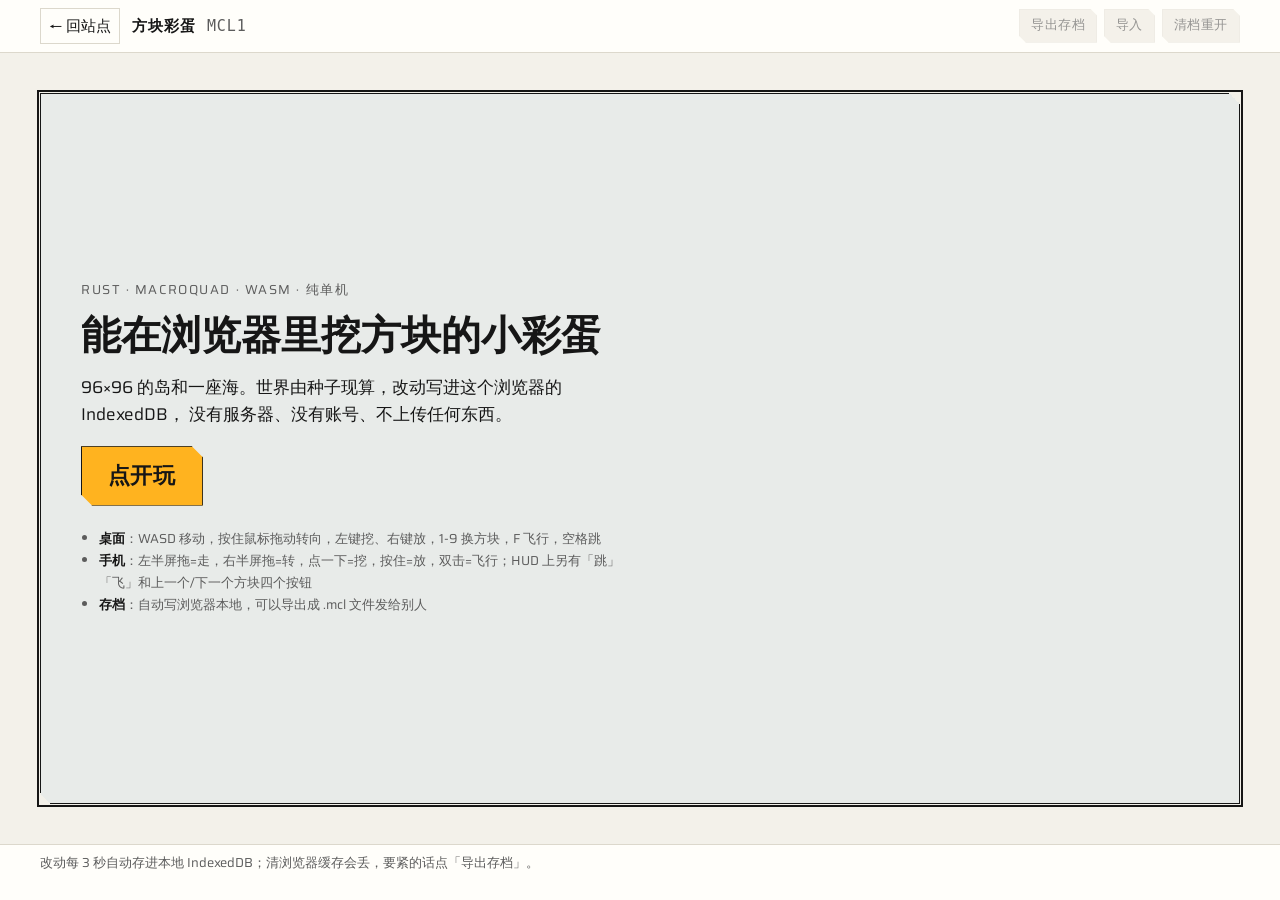
==== commit f3c9f7d7: "彩蛋自查修 bug：watchBoot 定义了没人调（HUD 全程冻死）、改动计数不跟存档走、画布外松手卡住鼠标键、触屏一下挖两格、手机补上跳/飞/换方块入口、看门狗的模拟改成拦 WebAssembl" ====
--- a/static/game/index.html
+++ b/static/game/index.html
@@ -5,7 +5,9 @@
   <head>
     <meta charset="utf-8" />
     <link rel="canonical" href="/game/" />
-  <meta name="viewport" content="width=device-width, initial-scale=1, viewport-fit=cover" />
+  <!-- maximum-scale/user-scalable 是给老 iOS（≤12 完全无视 touch-action）兜底：不然双击
+       会被浏览器吃成放大整页，画布跟着抖。代价：系统级的无障碍缩放在这一页也被限住。 -->
+  <meta name="viewport" content="width=device-width, initial-scale=1, maximum-scale=1, user-scalable=no, viewport-fit=cover" />
     <title>方块彩蛋 · SuYzz</title>
     <meta name="description" content="Rust 写的浏览器单机方块小游戏：96×96 的岛，存档在你自己的浏览器里。" />
     <meta name="robots" content="index,follow" />
@@ -25,7 +27,10 @@
         <button id="btn-export" class="g-btn" type="button" disabled>导出存档</button>
         <button id="btn-import" class="g-btn" type="button" disabled>导入</button>
         <button id="btn-reset" class="g-btn" type="button" disabled>清档重开</button>
-        <input id="file-import" type="file" accept=".mcl,.bin,.dat" hidden />
+        <!-- 不用 hidden：display:none 的 input 在部分安卓 WebView 里程序化 click() 打不开选择器，
+             所以改成离屏定位（见 game.css 的 .g-file）。也不写 accept：iOS 的选择器会因为
+             .mcl 这种自定义扩展名把「文件」这一项灰掉。 -->
+        <input id="file-import" class="g-file" type="file" tabindex="-1" />
       </div>
     </header>
 
@@ -35,20 +40,35 @@
         <canvas id="glcanvas" oncontextmenu="event.preventDefault()" tabindex="-1"></canvas>
 
         <!-- HUD 全在 DOM 里：中文字体清晰、零额外字体体积，canvas 只画方块 -->
+        <!-- 首帧 HUD 是 Rust 推的「1|草方块|等待|06:00|0|--|读取存档|正在读本地 IndexedDB」，
+             这里的初值跟它对齐，免得门面收起后先闪一下另一套文案。 -->
         <div class="g-hud" id="hud" hidden>
-          <div class="g-hud-line">
-            <span class="g-slot"><b id="hud-slot">1</b><span id="hud-block">草方块</span></span>
-            <span class="g-kv"><i>模式</i><b id="hud-mode">走</b></span>
-            <span class="g-kv"><i>时刻</i><b id="hud-clock">--:--</b></span>
-            <span class="g-kv"><i>改动</i><b id="hud-changed">0</b></span>
-            <span class="g-kv"><i>帧</i><b id="hud-fps">--</b></span>
-            <span class="g-kv g-save"><i>存档</i><b id="hud-save">读取中</b></span>
+          <div class="g-hud-top">
+            <div class="g-hud-line">
+              <span class="g-slot"><b id="hud-slot">1</b><span id="hud-block">草方块</span></span>
+              <span class="g-kv"><i>模式</i><b id="hud-mode">等待</b></span>
+              <span class="g-kv"><i>时刻</i><b id="hud-clock">06:00</b></span>
+              <span class="g-kv"><i>改动</i><b id="hud-changed">0</b></span>
+              <span class="g-kv"><i>帧</i><b id="hud-fps">--</b></span>
+              <span class="g-kv g-save"><i>存档</i><b id="hud-save">读取存档</b></span>
+            </div>
+            <!-- 手机端入口：点一下置标志，Rust 每帧 take 走（取走即清）。只在摸到屏之后显出来。 -->
+            <div class="g-hud-btns" id="hud-btns" hidden>
+              <button id="btn-jump" class="g-hud-btn" type="button">跳</button>
+              <button id="btn-fly" class="g-hud-btn" type="button">飞</button>
+              <button id="btn-slot-prev" class="g-hud-btn" type="button" aria-label="上一个方块">‹ 上一个</button>
+              <button id="btn-slot-next" class="g-hud-btn" type="button" aria-label="下一个方块">下一个 ›</button>
+            </div>
           </div>
-          <div class="g-hint" id="hint-desktop">
-            WASD 移动 · 按住拖动转向 · 左键挖 · 右键放 · 1-9 换方块 · F 飞行 · Shift 加速 · 空格 跳
-          </div>
-          <div class="g-hint" id="hint-touch" hidden>
-            左半屏拖=走 · 右半屏拖=转 · 点一下=挖 · 按住=放 · 双击=飞行
+          <div class="g-hud-bottom">
+            <!-- Rust 推的第 8 段：飞行提示之类。空的时候这边会把它收掉，别挂个空块 -->
+            <div class="g-hud-note" id="hud-note">正在读本地 IndexedDB</div>
+            <div class="g-hint" id="hint-desktop">
+              WASD 移动 · 按住拖动转向 · 左键挖 · 右键放 · 1-9 换方块 · F 飞行 · Shift 加速 · 空格 跳
+            </div>
+            <div class="g-hint" id="hint-touch" hidden>
+              左半屏拖=走 · 右半屏拖=转 · 点一下=挖 · 按住=放 · 双击=飞行 · 跳/飞/换方块用上面那排按钮
+            </div>
           </div>
         </div>
 
@@ -77,8 +97,8 @@
             <!-- 真跑不起来时把具体原因写在这里：手机上出问题只能靠这一行字截图回来问 -->
             <p class="g-why" id="fallback-why" hidden></p>
             <ul class="g-keys">
-              <li><b>桌面</b>：WASD 移动，按住鼠标拖动转向，左键挖、右键放，1-9 换方块</li>
-              <li><b>手机</b>：左半屏拖=走，右半屏拖=转，点一下挖、按住放</li>
+              <li><b>桌面</b>：WASD 移动，按住鼠标拖动转向，左键挖、右键放，1-9 换方块，F 飞行，空格跳</li>
+              <li><b>手机</b>：左半屏拖=走，右半屏拖=转，点一下=挖，按住=放，双击=飞行；HUD 上另有「跳」「飞」和上一个/下一个方块四个按钮</li>
               <li><b>存档</b>：自动写浏览器本地，可以导出成 .mcl 文件发给别人</li>
             </ul>
           </div>
@@ -115,6 +135,14 @@
         if (!window[where]) window[where] = text;
       }
 
+      function mclRetryHref() {
+        // 裸 reload 撞上的还是同一份缓存（GitHub Pages 对这些文件发 max-age=600），
+        // 坏掉的 wasm/manifest 重试 N 次都是同一个错。加时间戳参数换个地址。
+        var q = location.search || '';
+        var h = location.hash || '';
+        return location.pathname + q + (q ? '&' : '?') + 'retry=' + Date.now() + h;
+      }
+
       function mclFatal(reason) {
         var f = document.getElementById('fallback');
         var w = document.getElementById('fallback-why');
@@ -124,12 +152,16 @@
           w.hidden = false;
           w.textContent = '原因：' + reason + (window.__MCL_RES ? '｜另外 ' + window.__MCL_RES : '');
         }
+        // 跑成功时门面整个被藏了；之后再判死就得把它重新显出来，否则原因藏在
+        // 一个 display:none 的父节点里，等于没写。
+        var g = document.getElementById('gate');
+        if (g && g.hidden && window.__MCL_BOOTED) g.hidden = false;
         // 加载器压根没跑起来才需要换成「刷新重试」；跑起来了就别把按钮搞没。
         if (b && !window.__MCL_LOADER_RAN) {
           b.style.display = '';
           b.disabled = false;
           b.textContent = '刷新重试';
-          b.onclick = function () { location.reload(); };
+          b.onclick = function () { location.replace(mclRetryHref()); };
         }
       }
 
--- a/static/game/game.css
+++ b/static/game/game.css
@@ -8,6 +8,14 @@
 }
 
 .game-body {
+  /* 整页钉死：body 只有 overflow:hidden 时，iOS 在顶栏/页脚拖一下会把整页连画布
+     一起橡皮筋弹出去（画布跟着抖一下，还顺手触发一次 resize → WebGL 重建）。 */
+  position: fixed;
+  top: 0;
+  right: 0;
+  bottom: 0;
+  left: 0;
+  min-height: 0;
   display: flex;
   flex-direction: column;
   background: var(--ef-paper, #f4f4f2);
@@ -16,6 +24,12 @@
   overflow: hidden;
   overscroll-behavior: none;
   touch-action: none;
+  /* 手机端：「按住=放」正好是长按，iOS 会窜出蓝色选区和放大镜；
+     安卓微信每次点画布还会闪一块灰蓝高亮。门面和页脚下面单独把可选中写回来。 */
+  -webkit-touch-callout: none;
+  -webkit-user-select: none;
+  user-select: none;
+  -webkit-tap-highlight-color: transparent;
 }
 
 /* hidden 属性必须赢过下面的 display 规则：HTML 的 hidden 只是 UA 样式里的
@@ -31,7 +45,12 @@
   align-items: center;
   gap: 0.75rem;
   flex-wrap: wrap;
-  padding: 0.5rem var(--ef-pad, 1rem);
+  /* viewport-fit=cover 之后刘海/状态栏压在顶栏上（横屏时更明显），照着 endfield.css 的
+     .ef-topbar 把安全区垫回来 */
+  padding: calc(0.5rem + env(safe-area-inset-top, 0px))
+           calc(var(--ef-pad, 1rem) + env(safe-area-inset-right, 0px))
+           0.5rem
+           calc(var(--ef-pad, 1rem) + env(safe-area-inset-left, 0px));
   border-bottom: 1px solid var(--ef-rule, #d9d9d6);
   background: var(--ef-panel, #fff);
   font-family: var(--ef-font-ui, sans-serif);
@@ -108,29 +127,73 @@
   min-height: 0;
   border: 1px solid var(--ef-ink, #161616);
   background: #9fc6e8;
-  overflow: hidden;
-  clip-path: polygon(0 0, calc(100% - var(--ef-cut, 7px)) 0, 100% var(--ef-cut, 7px), 100% 100%, var(--ef-cut, 7px) 100%, 0 calc(100% - var(--ef-cut, 7px)));
+  /* 原来这里用 clip-path 剪角：clip-path 连后代的命中测试一起剪，于是落在四个角上的
+     那一下点不到画布（左下角正是手机摇杆的起手位）。剪角改画在下面的 ::before 上，
+     canvas 的命中区域保持完整。overflow 交给 .g-hud 自己兜，这里不再剪。 */
+}
+
+/* 两个纸色三角盖在画面上，复刻原来那四个角各剪掉一个三角的样子；
+   -1px 是为了把边框那一圈也盖住（和原来 clip-path 连边框一起剪掉一致）。
+   pointer-events:none 保证它不吃点击。 */
+.g-frame::before {
+  content: "";
+  position: absolute;
+  top: -1px;
+  right: -1px;
+  bottom: -1px;
+  left: -1px;
+  z-index: 3;
+  pointer-events: none;
+  background-image:
+    linear-gradient(to top right, transparent 50%, var(--ef-paper, #f4f4f2) 50%),
+    linear-gradient(to bottom left, transparent 50%, var(--ef-paper, #f4f4f2) 50%);
+  background-position: top right, bottom left;
+  background-size: var(--ef-cut, 7px) var(--ef-cut, 7px);
+  background-repeat: no-repeat;
 }
 
 .g-frame canvas {
   position: absolute;
-  inset: 0;
+  top: 0;
+  right: 0;
+  bottom: 0;
+  left: 0;
   width: 100% !important;
   height: 100% !important;
   display: block;
   touch-action: none;
+  -webkit-touch-callout: none;
+  -webkit-user-select: none;
+  user-select: none;
+  -webkit-tap-highlight-color: transparent;
 }
 
 /* HUD */
 .g-hud {
   position: absolute;
-  inset: 0;
-  pointer-events: none;
+  top: 0;
+  right: 0;
+  bottom: 0;
+  left: 0;
+  pointer-events: none; /* 按钮那一排在 .g-hud-btns 里单独开回来 */
   font-family: var(--ef-font-ui, sans-serif);
   padding: 0.6rem 0.8rem;
   display: flex;
   flex-direction: column;
   justify-content: space-between;
+  /* .g-frame 不再 overflow:hidden（不然剪角三角会被剪在 padding box 上，边框角补不回来），
+     HUD 内容挤不下时由这里兜住 */
+  overflow: hidden;
+}
+
+/* 上面一格（读数 + 手机端按钮）、下面一格（备注 + 操作提示）：
+   space-between 只看这两个包裹层，新增的东西不会跑到画面中间 */
+.g-hud-top,
+.g-hud-bottom {
+  display: flex;
+  flex-direction: column;
+  gap: 0.35rem;
+  min-width: 0;
 }
 
 .g-hud-line {
@@ -139,6 +202,8 @@
   gap: 0.4rem 0.9rem;
   align-items: baseline;
   font-size: var(--ef-t-field, 0.8125rem);
+  /* 帧率/改动那两格的数字位数一直在变，等宽数字 + 固定最小宽度才不会每 0.5 秒抖一下 */
+  font-variant-numeric: tabular-nums;
 }
 
 .g-slot {
@@ -150,6 +215,10 @@
 
 .g-slot b {
   font-family: var(--ef-font-mono, monospace);
+  font-variant-numeric: tabular-nums;
+  font-weight: 700;
+  display: inline-block;
+  min-width: 2.6ch;
   margin-right: 0.4rem;
 }
 
@@ -168,7 +237,60 @@
 
 .g-kv b {
   font-family: var(--ef-font-mono, monospace);
+  font-variant-numeric: tabular-nums;
   font-weight: 600;
+  display: inline-block;
+  min-width: 2.6ch;
+}
+
+/* Rust 推的第 8 段（飞行提示之类）。空的时候 JS 会把它 hidden 掉，不留空块。 */
+.g-hud-note {
+  align-self: flex-start;
+  font-size: var(--ef-t-field, 0.8125rem);
+  color: var(--ef-ink-2, #5c5c5c);
+  background: color-mix(in srgb, var(--ef-panel, #fff) 72%, transparent);
+  padding: 0.25rem 0.55rem;
+  max-width: 46rem;
+  user-select: text;
+  -webkit-user-select: text;
+}
+
+/* 手机端入口那排按钮：HUD 整体是 pointer-events:none，这一排要能点 */
+.g-hud-btns {
+  pointer-events: auto;
+  display: flex;
+  flex-wrap: wrap;
+  gap: 0.35rem;
+  /* 别被左半屏的拖拽手势吃掉点击 */
+  touch-action: manipulation;
+}
+
+.g-hud-btn {
+  font: inherit;
+  font-family: var(--ef-font-ui, sans-serif);
+  font-size: var(--ef-t-field, 0.8125rem);
+  letter-spacing: 0.04em;
+  color: var(--ef-ink, #161616);
+  /* 和 HUD 上其他小格子一套样式，不引新颜色 */
+  background: color-mix(in srgb, var(--ef-panel, #fff) 78%, transparent);
+  border: 1px solid var(--ef-rule, #d9d9d6);
+  padding: 0.3rem 0.6rem;
+  /* 指尖能点准的大小 */
+  min-height: 2.6rem;
+  min-width: 3rem;
+  cursor: pointer;
+  touch-action: manipulation;
+  -webkit-tap-highlight-color: transparent;
+}
+
+.g-hud-btn:active {
+  background: var(--ef-signal, #fffa00);
+  color: var(--ef-on-signal, #161616);
+}
+
+.g-hud-btn:disabled {
+  opacity: 0.45;
+  cursor: default;
 }
 
 .g-hint {
@@ -217,16 +339,34 @@
 /* 点击加载的门面 */
 .g-gate {
   position: absolute;
-  inset: 0;
-  display: flex;
-  align-items: center;
+  top: 0;
+  right: 0;
+  bottom: 0;
+  left: 0;
+  display: flex;
+  /* flex 垂直居中 + overflow:auto 是个经典坑：内容比容器高时溢出被压到上下两端，
+     而「顶部那块溢出」是滚不到的死区 —— 小屏/横屏时「刷新重试」「原因：…」正好在那儿。
+     改成靠顶 + 子元素 margin:auto 0：视觉上还是居中，但顶部能滚到。 */
+  align-items: flex-start;
   overflow: auto;
+  /* 祖先 .game-body 是 touch-action:none，浏览器算手势看的是整条祖先链，
+     于是手指下这个 overflow:auto 等于没有。这里明确只允许竖向拖。 */
+  touch-action: pan-y;
   background: color-mix(in srgb, var(--ef-paper, #f4f4f2) 88%, transparent);
   padding: var(--ef-pad, 1rem);
 }
 
 .g-gate-in {
   max-width: 34rem;
+  margin: auto 0; /* 配合 align-items:flex-start：仍然居中，但顶部可达 */
+  /* 报错那一行常常要靠长按复制回来问，门面里的文字要能选 */
+  user-select: text;
+  -webkit-user-select: text;
+}
+
+/* 门面里的链接要保住 iOS 长按菜单（body 上为了按住=放关掉了 callout） */
+.g-gate-in a {
+  -webkit-touch-callout: default;
 }
 
 .g-kicker {
@@ -333,11 +473,33 @@
 
 .g-foot {
   flex: 0 0 auto;
-  padding: 0.5rem var(--ef-pad, 1rem);
+  /* viewport-fit=cover 之后 iPhone 底部那 34px 正压在页脚上，而页脚是唯一能提示用户的地方 */
+  padding: 0.5rem calc(var(--ef-pad, 1rem) + env(safe-area-inset-right, 0px))
+           calc(0.5rem + env(safe-area-inset-bottom, 0px))
+           calc(var(--ef-pad, 1rem) + env(safe-area-inset-left, 0px));
   border-top: 1px solid var(--ef-rule, #d9d9d6);
   font-size: var(--ef-t-field, 0.8125rem);
+  /* 提示语（say()）一改，页脚高度就变 → 画布 flex:1 跟着变高 → resize → WebGL 重建，
+     画面闪一下卡一下。这里钉死成「两行」的高度（box-sizing:border-box），
+     一行还是两行都不动 layout。line-height 明确写死，3em 才真等于两行。 */
+  line-height: 1.5;
+  min-height: calc(3em + 1rem + 1px + env(safe-area-inset-bottom, 0px));
   color: var(--ef-ink-2, #5c5c5c);
   background: var(--ef-panel, #fff);
+  user-select: text;
+  -webkit-user-select: text;
+}
+
+/* 导入用的 input：不能用 hidden（display:none 的 file input 在部分安卓 WebView 里
+   程序化 click() 打不开选择器），也不能用 accept（iOS 会因为 .mcl 这种自定义扩展名
+   把「文件」这一项灰掉）。离屏放着，看不见但还在渲染。 */
+.g-file {
+  position: fixed;
+  top: 0;
+  left: -9999px;
+  width: 1px;
+  height: 1px;
+  opacity: 0;
 }
 
 .g-noscript {
@@ -356,8 +518,9 @@
     width: 100%;
   }
 
+  /* 下面留够 0.55rem：比左下角那个剪角三角（7px）高一点，提示行不会被盖住 */
   .g-hud {
-    padding: 0.35rem 0.45rem;
+    padding: 0.35rem 0.45rem 0.55rem;
   }
 
   .g-kv {
@@ -366,6 +529,14 @@
 
   .g-hint {
     font-size: 0.72rem;
+  }
+
+  /* 触屏上这四个按钮就是唯一的手柄，给足指尖大小 */
+  .g-hud-btn {
+    min-height: 2.75rem;
+    min-width: 3.25rem;
+    padding: 0.25rem 0.55rem;
+    font-size: 0.78rem;
   }
 }
 
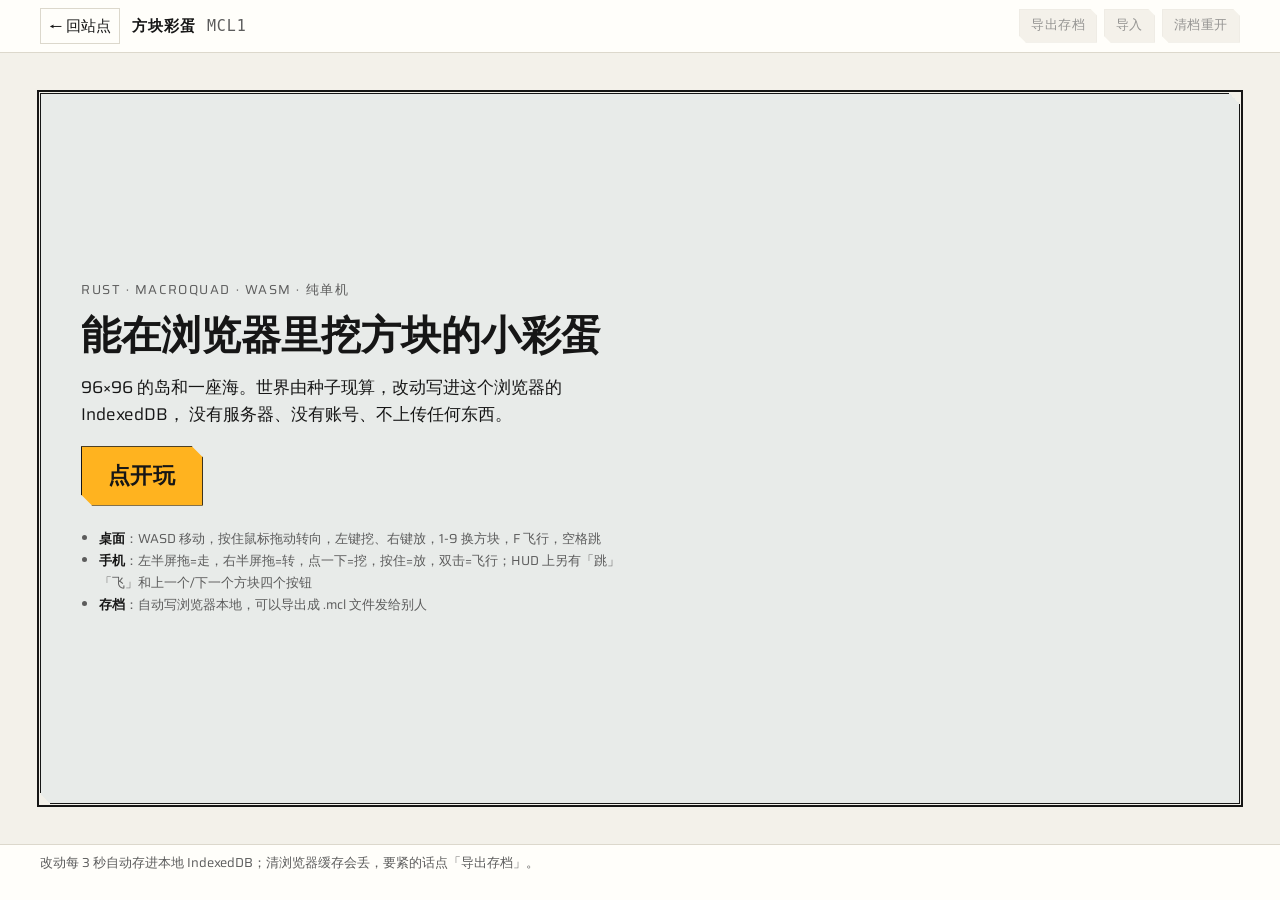
==== commit 9b37eed5: "操作方向三条修好：A/D 原来走的是屏幕左（右手方向抄成 (cos,0,-sin)，那是 yaw 增大时视线的变化方向，真正的屏幕右是 cross(视线,上)=(-cos,0,sin)，macroqu" ====
--- a/static/game/index.html
+++ b/static/game/index.html
@@ -64,10 +64,10 @@
             <!-- Rust 推的第 8 段：飞行提示之类。空的时候这边会把它收掉，别挂个空块 -->
             <div class="g-hud-note" id="hud-note">正在读本地 IndexedDB</div>
             <div class="g-hint" id="hint-desktop">
-              WASD 移动 · 按住拖动转向 · 左键挖 · 右键放 · 1-9 换方块 · F 飞行 · Shift 加速 · 空格 跳
+              W前进 S后退 A左 D右 · 移动鼠标转向 · 左键挖 · 右键放 · 1-9 换方块 · F 飞行 · Shift 加速 · 空格 跳
             </div>
             <div class="g-hint" id="hint-touch" hidden>
-              左半屏拖=走 · 右半屏拖=转 · 点一下=挖 · 按住=放 · 双击=飞行 · 跳/飞/换方块用上面那排按钮
+              左半屏拖=走 · 右半屏拖=转向（跟手指同向） · 点一下=挖 · 按住=放 · 双击=飞行 · 跳/飞/换方块用上面那排按钮
             </div>
           </div>
         </div>
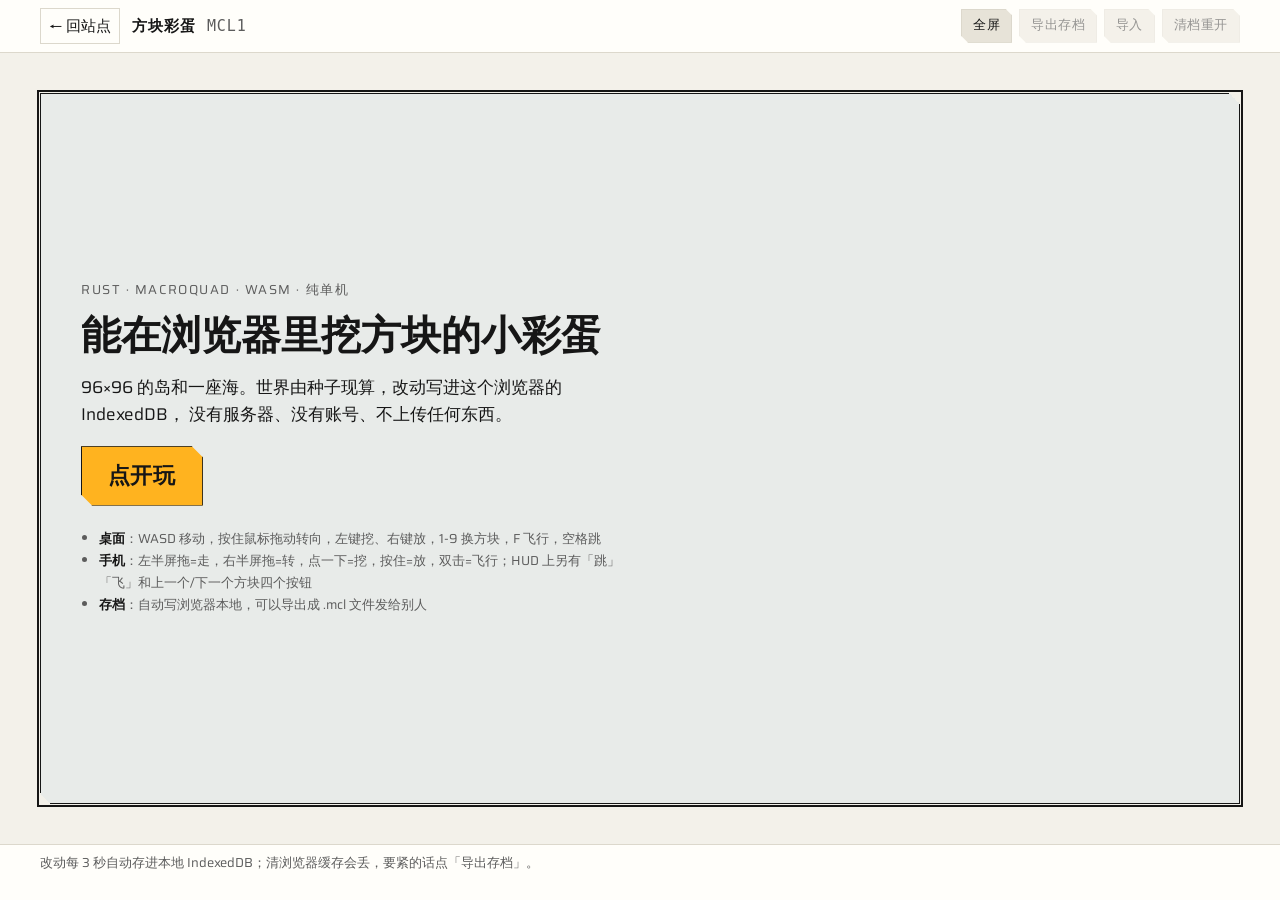
==== commit d2282798: "顶栏加「全屏」按钮，三条路走：有元素全屏 API 的整页 requestFullscreen，进 fullscreenchange 再 screen.orientation.lock('landsca" ====
--- a/static/game/index.html
+++ b/static/game/index.html
@@ -24,6 +24,7 @@
       <a class="g-back" href="/">← 回站点</a>
       <div class="g-title">方块彩蛋 <b>MCL1</b></div>
       <div class="g-tools">
+        <button id="btn-full" class="g-btn" type="button">全屏</button>
         <button id="btn-export" class="g-btn" type="button" disabled>导出存档</button>
         <button id="btn-import" class="g-btn" type="button" disabled>导入</button>
         <button id="btn-reset" class="g-btn" type="button" disabled>清档重开</button>
@@ -64,10 +65,10 @@
             <!-- Rust 推的第 8 段：飞行提示之类。空的时候这边会把它收掉，别挂个空块 -->
             <div class="g-hud-note" id="hud-note">正在读本地 IndexedDB</div>
             <div class="g-hint" id="hint-desktop">
-              W前进 S后退 A左 D右 · 移动鼠标转向 · 左键挖 · 右键放 · 1-9 换方块 · F 飞行 · Shift 加速 · 空格 跳
+              W前进 S后退 A左 D右 · 移动鼠标转向 · 左键挖 · 右键放 · 1-9 换方块 · F 飞行 · Shift 加速 · 空格 跳 · 全屏
             </div>
             <div class="g-hint" id="hint-touch" hidden>
-              左半屏拖=走 · 右半屏拖=转向（跟手指同向） · 点一下=挖 · 按住=放 · 双击=飞行 · 跳/飞/换方块用上面那排按钮
+              左半屏拖=走 · 右半屏拖=转向（跟手指同向） · 点一下=挖 · 按住=放 · 双击=飞行 · 跳/飞/换方块用上面那排按钮 · 全屏（自动横屏）
             </div>
           </div>
         </div>
--- a/static/game/game.css
+++ b/static/game/game.css
@@ -546,3 +546,20 @@
     transition: none;
   }
 }
+
+/* 横屏模式：iOS 这类引擎没有元素全屏 API（只有视频有），全屏请求根本不可用，
+   所以退一步——把整个页面按「视口宽高对调」摆好再转 90°，看着就是横屏。
+   宽高用 JS 按像素写死（vh/vw 在 iOS 上算不准，工具条一收就变），这里只管旋转、
+   别再出滚动条、以及把 body 钉住免得被橡皮筋滚动带着跑。
+   输入坐标由 loader.js 换算回胶水认的那一套（胶水读的是 clientX/clientY 减画布的
+   getBoundingClientRect，见 mq_js_bundle.js 里的 mouse_relative_position）。 */
+body.g-rot {
+  position: fixed;
+  left: 0;
+  top: 0;
+  margin: 0;
+  overflow: hidden;
+  transform: rotate(90deg);
+  transform-origin: 0 0;
+}
+body.g-rot .g-stage { min-height: 0; }
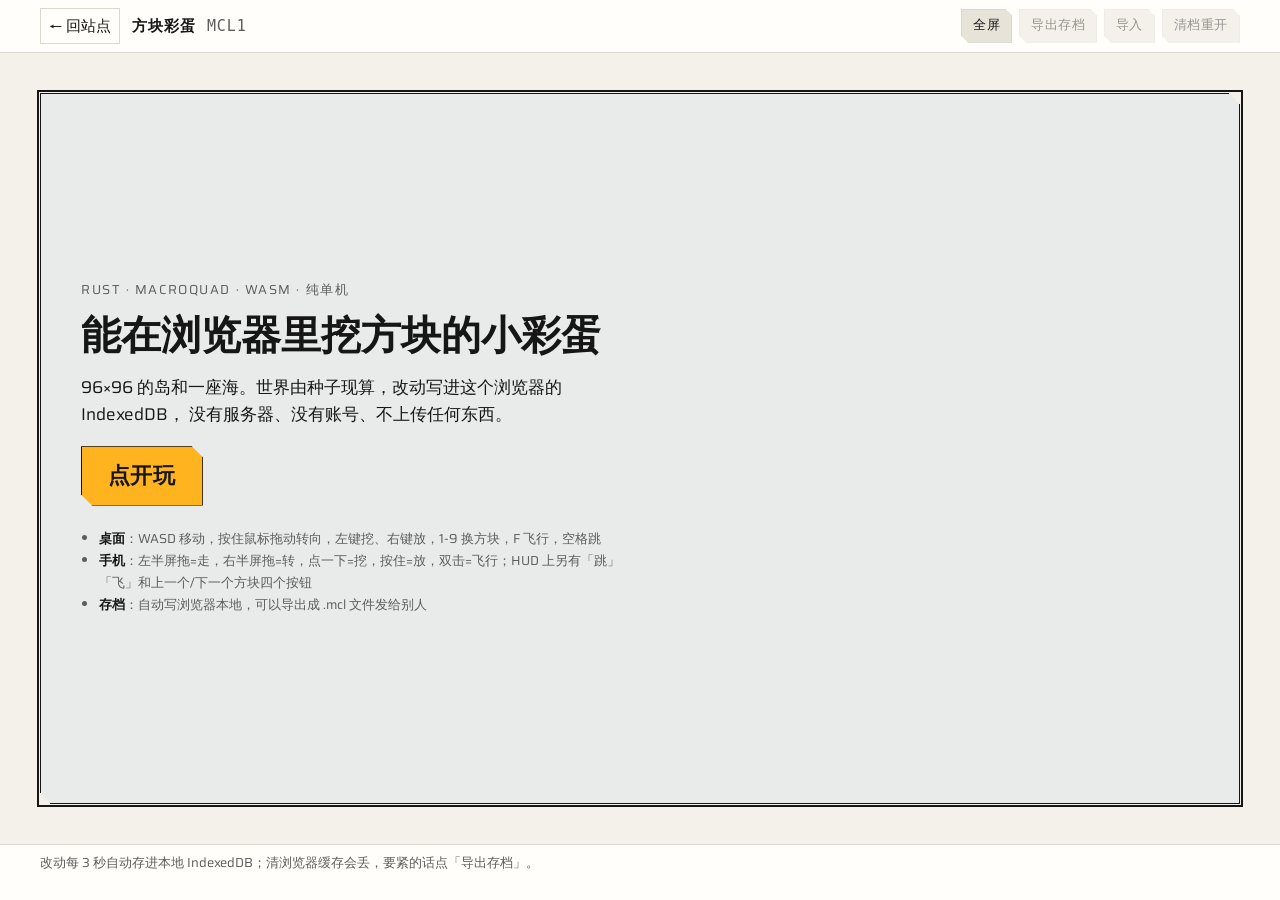
==== commit 268c5bc6: "物品按钮换成「物品栏」，加上背包 27 格 + 快捷栏 9 格和工作台合成，分创造 / 生存两个模式 - 生存：挖了掉进背包、放下扣一个（背包满了掉出来的接不住会给句话）；创造：数量一律记 0、界面画" ====
--- a/static/game/index.html
+++ b/static/game/index.html
@@ -57,18 +57,17 @@
             <div class="g-hud-btns" id="hud-btns" hidden>
               <button id="btn-jump" class="g-hud-btn" type="button">跳</button>
               <button id="btn-fly" class="g-hud-btn" type="button">飞</button>
-              <button id="btn-slot-prev" class="g-hud-btn" type="button" aria-label="上一个方块">‹ 上一个</button>
-              <button id="btn-slot-next" class="g-hud-btn" type="button" aria-label="下一个方块">下一个 ›</button>
+              <button id="btn-inv" class="g-hud-btn" type="button">物品栏</button>
             </div>
           </div>
           <div class="g-hud-bottom">
             <!-- Rust 推的第 8 段：飞行提示之类。空的时候这边会把它收掉，别挂个空块 -->
             <div class="g-hud-note" id="hud-note">正在读本地 IndexedDB</div>
             <div class="g-hint" id="hint-desktop">
-              W前进 S后退 A左 D右 · 移动鼠标转向 · 左键挖 · 右键放 · 1-9 换方块 · F 飞行 · Shift 加速 · 空格 跳 · 全屏
+              W前进 S后退 A左 D右 · 移动鼠标转向 · 左键挖 · 右键放 · 1-9 换方块 · E 物品栏 · G 创造/生存 · F 飞行 · Shift 加速 · 空格 跳 · 全屏
             </div>
             <div class="g-hint" id="hint-touch" hidden>
-              左半屏拖=走 · 右半屏拖=转向（跟手指同向） · 点一下=挖 · 按住=放 · 双击=飞行 · 跳/飞/换方块用上面那排按钮 · 全屏（自动横屏）
+              左半屏拖=走 · 右半屏拖=转向（跟手指同向） · 点一下=挖 · 按住=放 · 双击=飞行 · 跳/飞用上面那排按钮 · 物品栏里点着换方块 · 全屏（自动横屏）
             </div>
           </div>
         </div>
@@ -105,7 +104,22 @@
           </div>
         </div>
       </div>
-    </main>
+    <!-- 物品栏：背包 27 格 + 快捷栏 9 格 + 合成。数据来自 HUD 第 10 段（Rust 推的），
+       点格子/配方是往 Rust 的命令队列里塞一条（见 loader.js 的 uiCmd）。 -->
+  <div class="g-inv" id="inv" hidden>
+    <div class="g-inv-back" id="inv-back"></div>
+    <div class="g-inv-card">
+      <div class="g-inv-head">
+        <b>物品栏</b>
+        <span class="g-inv-tag" id="inv-bench">旁边没工作台</span>
+        <button class="g-inv-btn" id="inv-mode" type="button">改成生存</button>
+        <button class="g-inv-btn" id="inv-close" type="button">关闭</button>
+      </div>
+      <div class="g-inv-body" id="inv-body"></div>
+      <div class="g-inv-foot">点背包格子 = 跟手上那格对调 · 电脑上按 E 开 / 关、G 切创造生存</div>
+    </div>
+  </div>
+  </main>
 
     <footer class="g-foot">
       <span id="foot-note">改动每 3 秒自动存进本地 IndexedDB；清浏览器缓存会丢，要紧的话点「导出存档」。</span>
--- a/static/game/game.css
+++ b/static/game/game.css
@@ -563,3 +563,144 @@
   transform-origin: 0 0;
 }
 body.g-rot .g-stage { min-height: 0; }
+
+/* 物品栏。盖在画布上，position:fixed 是为了不管外层怎么转、怎么裁都稳。
+   一屏放得下：背包 27 格 + 快捷栏 9 格 + 配方，手机上靠滚动条那排点得开。 */
+.g-inv {
+  position: fixed;
+  inset: 0;
+  z-index: 30;
+  display: flex;
+  align-items: center;
+  justify-content: center;
+  padding: 12px;
+  padding-left: max(12px, env(safe-area-inset-left));
+  padding-right: max(12px, env(safe-area-inset-right));
+  padding-bottom: max(12px, env(safe-area-inset-bottom));
+}
+.g-inv-back {
+  position: absolute;
+  inset: 0;
+  background: rgba(8, 10, 12, 0.62);
+}
+.g-inv-card {
+  position: relative;
+  width: min(560px, 100%);
+  max-height: 100%;
+  overflow: auto;
+  -webkit-overflow-scrolling: touch;
+  background: #f4f2ee;
+  border: 1px solid #2a2d31;
+  box-shadow: 0 10px 30px rgba(0, 0, 0, 0.45);
+  color: #1c1f22;
+  font-size: 13px;
+  line-height: 1.5;
+  padding: 10px 12px 8px;
+}
+.g-inv-head {
+  display: flex;
+  align-items: center;
+  flex-wrap: wrap;
+  gap: 8px;
+  border-bottom: 1px solid #cfc9c0;
+  padding-bottom: 6px;
+  margin-bottom: 8px;
+}
+.g-inv-head > b {
+  font-size: 15px;
+  letter-spacing: 0.06em;
+  margin-right: auto;
+}
+.g-inv-tag {
+  font-size: 11px;
+  color: #6b6f76;
+  border: 1px solid #cfc9c0;
+  padding: 1px 5px;
+}
+.g-inv-tag[data-on="1"] {
+  color: #8a3d1f;
+  border-color: #8a3d1f;
+}
+.g-inv-btn {
+  font: inherit;
+  font-size: 12px;
+  padding: 5px 10px;
+  background: #fff;
+  color: #1c1f22;
+  border: 1px solid #2a2d31;
+  cursor: pointer;
+  min-height: 30px;
+}
+.g-inv-btn:active { background: #e8e4dd; }
+.g-inv-btn[disabled] { opacity: 0.45; cursor: default; }
+.g-inv-sec {
+  font-size: 11px;
+  letter-spacing: 0.08em;
+  color: #6b6f76;
+  margin: 8px 0 4px;
+}
+.g-inv-grid {
+  display: grid;
+  grid-template-columns: repeat(9, 1fr);
+  gap: 4px;
+}
+.g-inv-cell {
+  position: relative;
+  aspect-ratio: 1 / 1;
+  min-width: 0;
+  border: 1px solid #bfb8ae;
+  background: #e6e2db;
+  padding: 0;
+  cursor: pointer;
+  font: inherit;
+  color: #1c1f22;
+  overflow: hidden;
+}
+.g-inv-cell[data-empty="1"] { cursor: default; background: #ded9d1; }
+.g-inv-cell[data-sel="1"] {
+  border-color: #8a3d1f;
+  box-shadow: inset 0 0 0 2px #8a3d1f;
+}
+.g-inv-chip {
+  position: absolute;
+  inset: 3px 3px 12px;
+  border: 1px solid rgba(0, 0, 0, 0.25);
+}
+.g-inv-n {
+  position: absolute;
+  right: 2px;
+  bottom: 0;
+  font-size: 10px;
+  font-variant-numeric: tabular-nums;
+  letter-spacing: 0;
+}
+.g-inv-name {
+  position: absolute;
+  left: 2px;
+  bottom: 0;
+  right: 22px;
+  font-size: 10px;
+  white-space: nowrap;
+  overflow: hidden;
+  text-overflow: ellipsis;
+  color: #4b4f55;
+}
+.g-inv-rec {
+  display: flex;
+  align-items: center;
+  gap: 6px;
+  border-top: 1px dashed #cfc9c0;
+  padding: 5px 0;
+  flex-wrap: wrap;
+}
+.g-inv-rec-text { flex: 1 1 100%; }
+@media (min-width: 480px) { .g-inv-rec-text { flex: 1 1 auto; } }
+.g-inv-need { color: #4b4f55; }
+.g-inv-out { font-weight: 700; }
+.g-inv-foot {
+  margin-top: 8px;
+  border-top: 1px solid #cfc9c0;
+  padding-top: 6px;
+  font-size: 11px;
+  color: #6b6f76;
+}
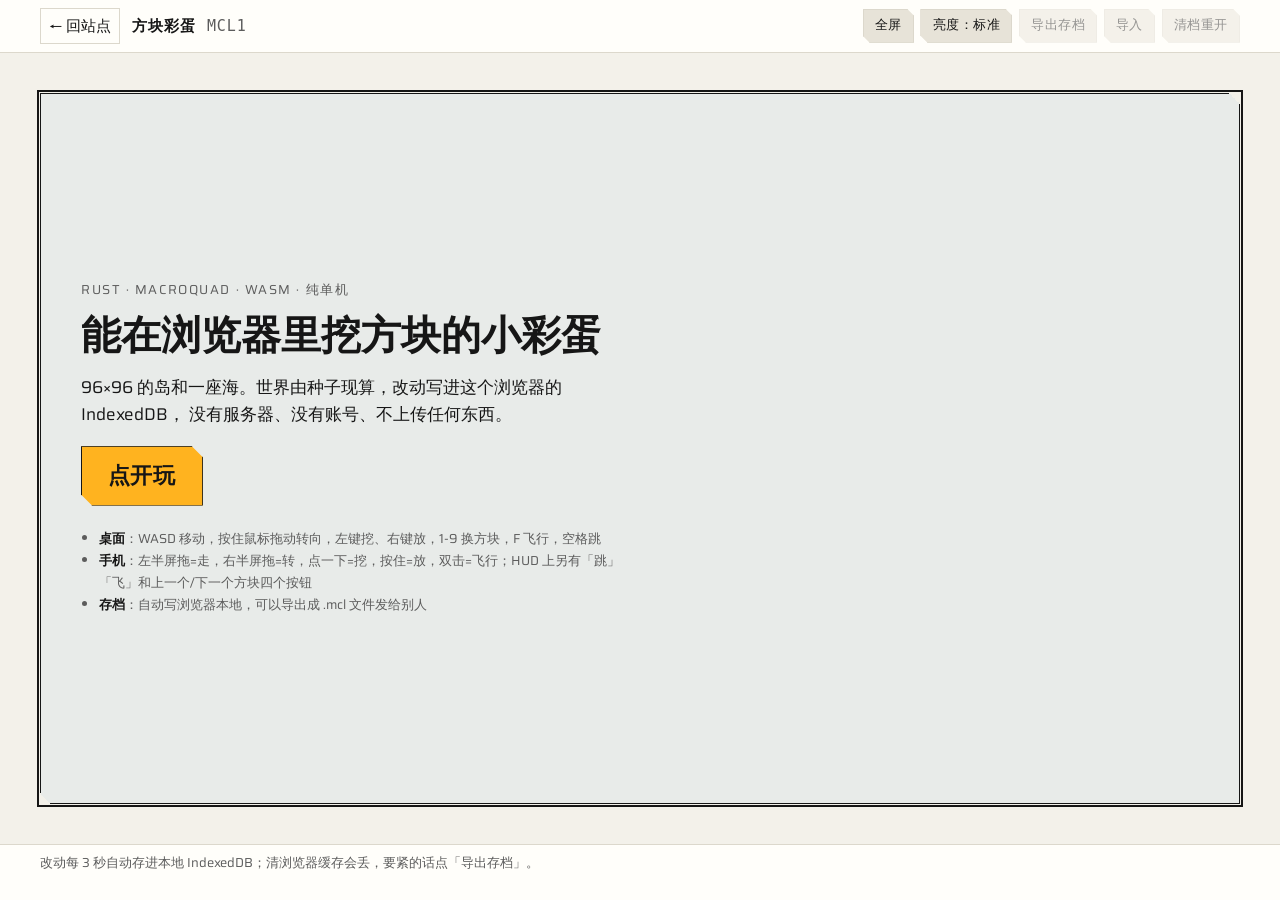
==== commit c754fa37: "把从 OpusMC 学来的四条落地：①片元里 uv 从 lowp 提到 mediump（8 位在 224 宽的图集上误差快够 1 像素，会串贴片）②雾的距离改成「水平距离」和「竖直距离的一半」取大的（" ====
--- a/static/game/index.html
+++ b/static/game/index.html
@@ -25,6 +25,7 @@
       <div class="g-title">方块彩蛋 <b>MCL1</b></div>
       <div class="g-tools">
         <button id="btn-full" class="g-btn" type="button">全屏</button>
+        <button id="btn-bright" class="g-btn" type="button">亮度：标准</button>
         <button id="btn-export" class="g-btn" type="button" disabled>导出存档</button>
         <button id="btn-import" class="g-btn" type="button" disabled>导入</button>
         <button id="btn-reset" class="g-btn" type="button" disabled>清档重开</button>
@@ -64,7 +65,7 @@
             <!-- Rust 推的第 8 段：飞行提示之类。空的时候这边会把它收掉，别挂个空块 -->
             <div class="g-hud-note" id="hud-note">正在读本地 IndexedDB</div>
             <div class="g-hint" id="hint-desktop">
-              W前进 S后退 A左 D右 · 移动鼠标转向 · 左键挖 · 右键放 · 1-9 换方块 · E 物品栏 · G 创造/生存 · F 飞行 · Shift 加速 · 空格 跳 · 全屏
+              W前进 S后退 A左 D右 · 移动鼠标转向 · 左键挖 · 右键放 · 1-9 换方块 · E 物品栏 · G 创造/生存 · B 亮度 · F 飞行 · Shift 加速 · 空格 跳 · 全屏
             </div>
             <div class="g-hint" id="hint-touch" hidden>
               左半屏拖=走 · 右半屏拖=转向（跟手指同向） · 点一下=挖 · 按住=放 · 双击=飞行 · 跳/飞用上面那排按钮 · 物品栏里点着换方块 · 全屏（自动横屏）
